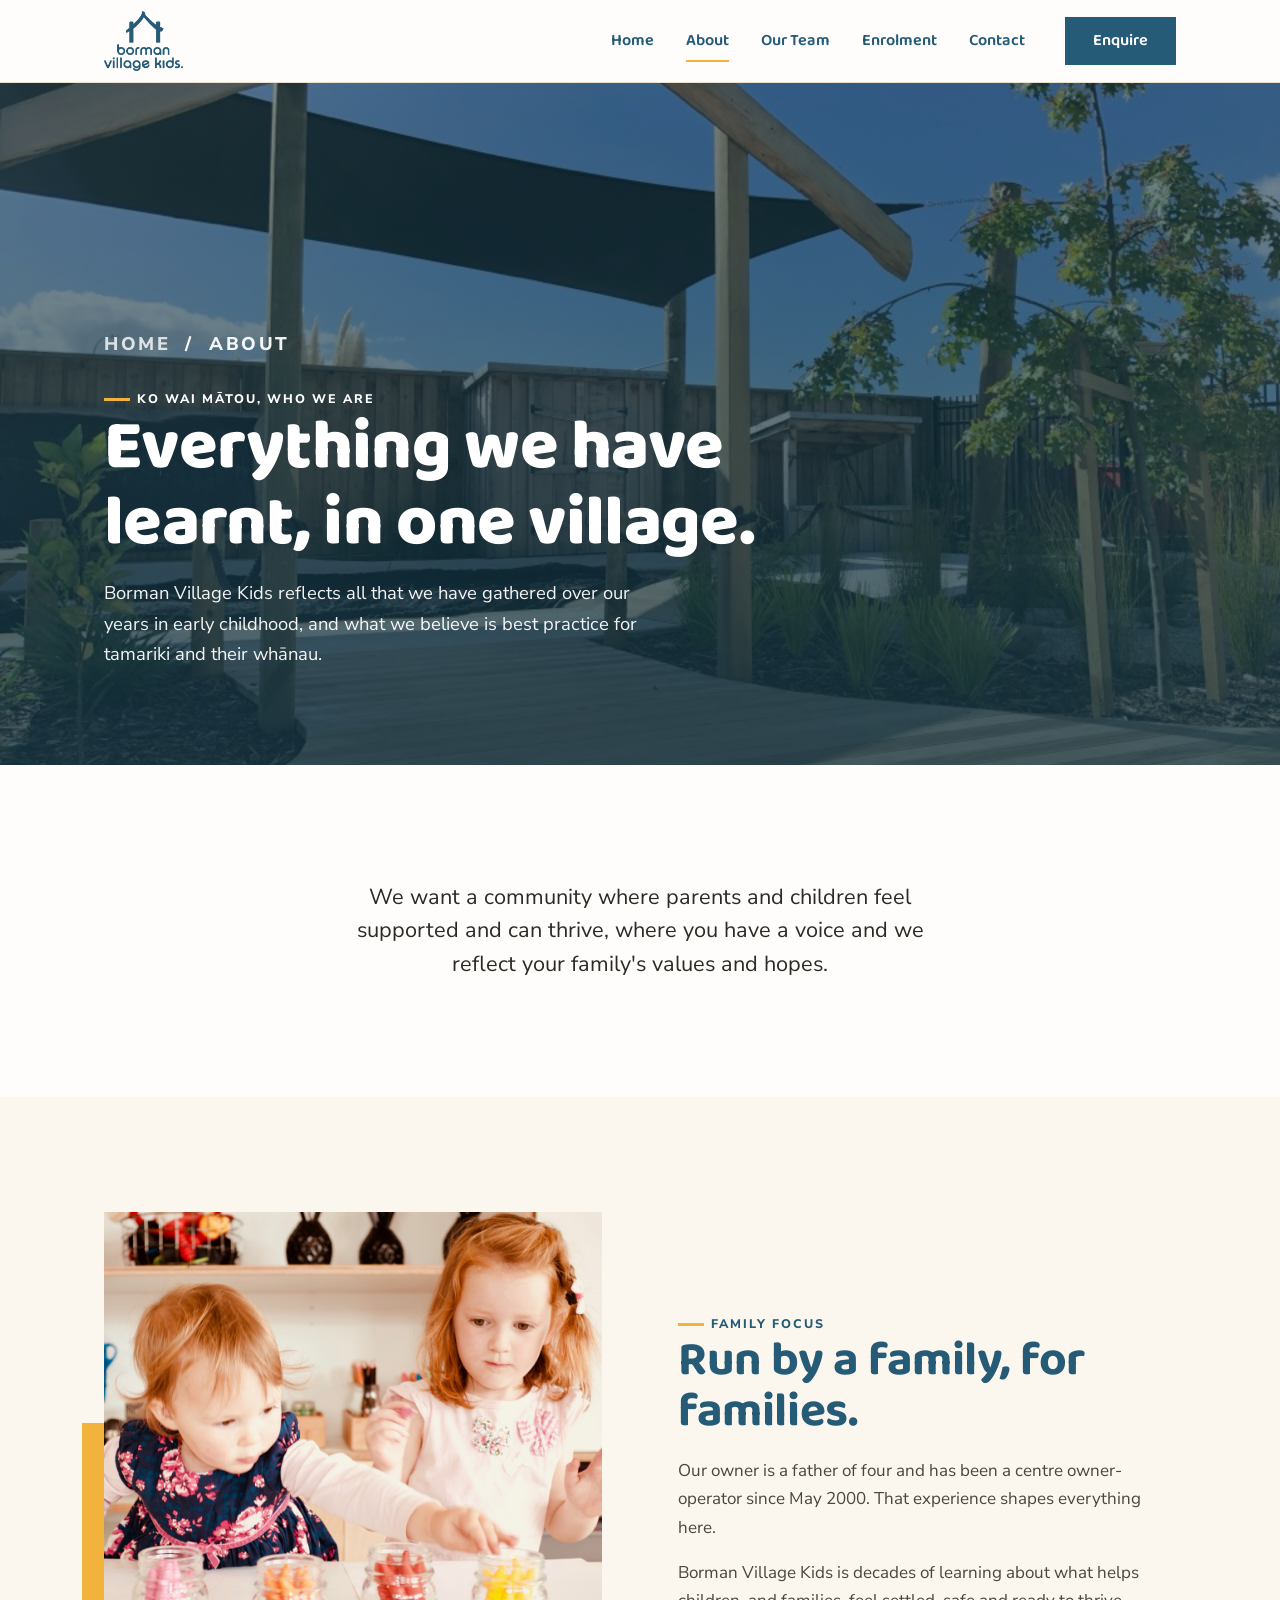
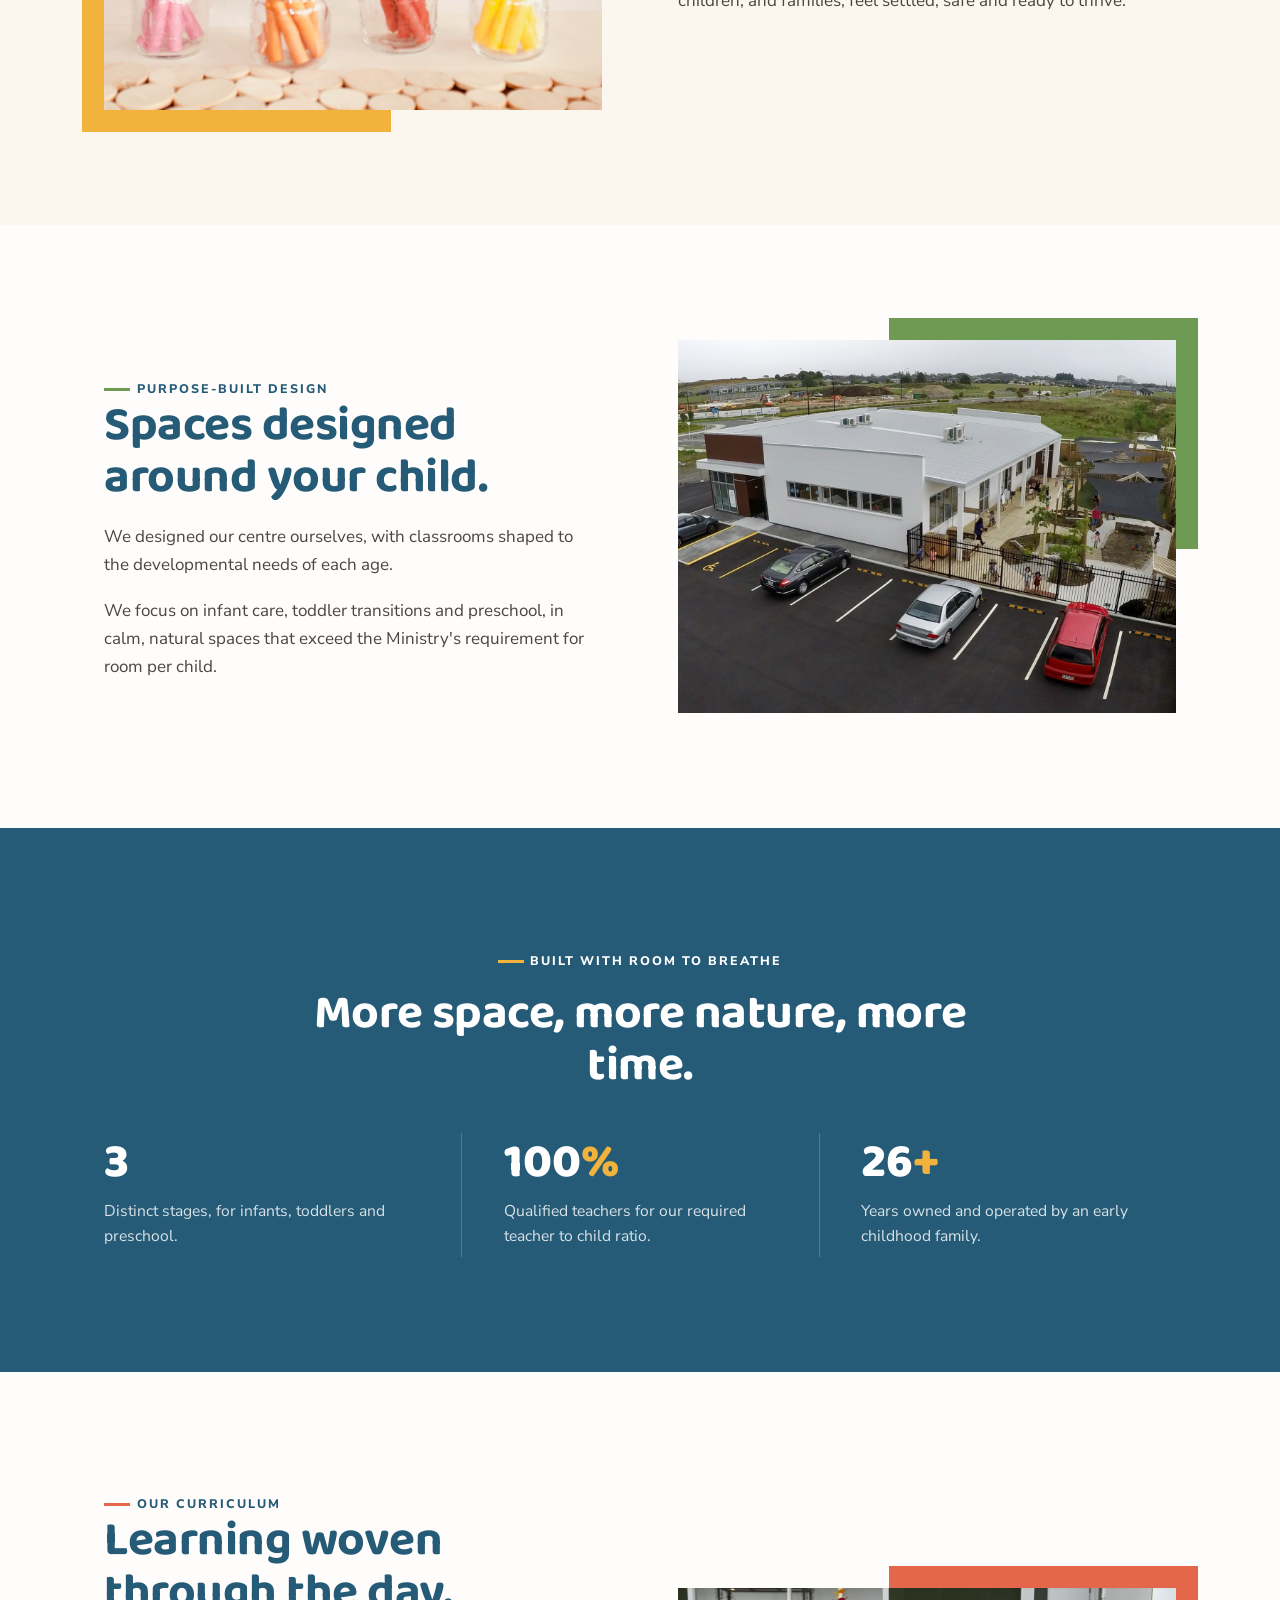
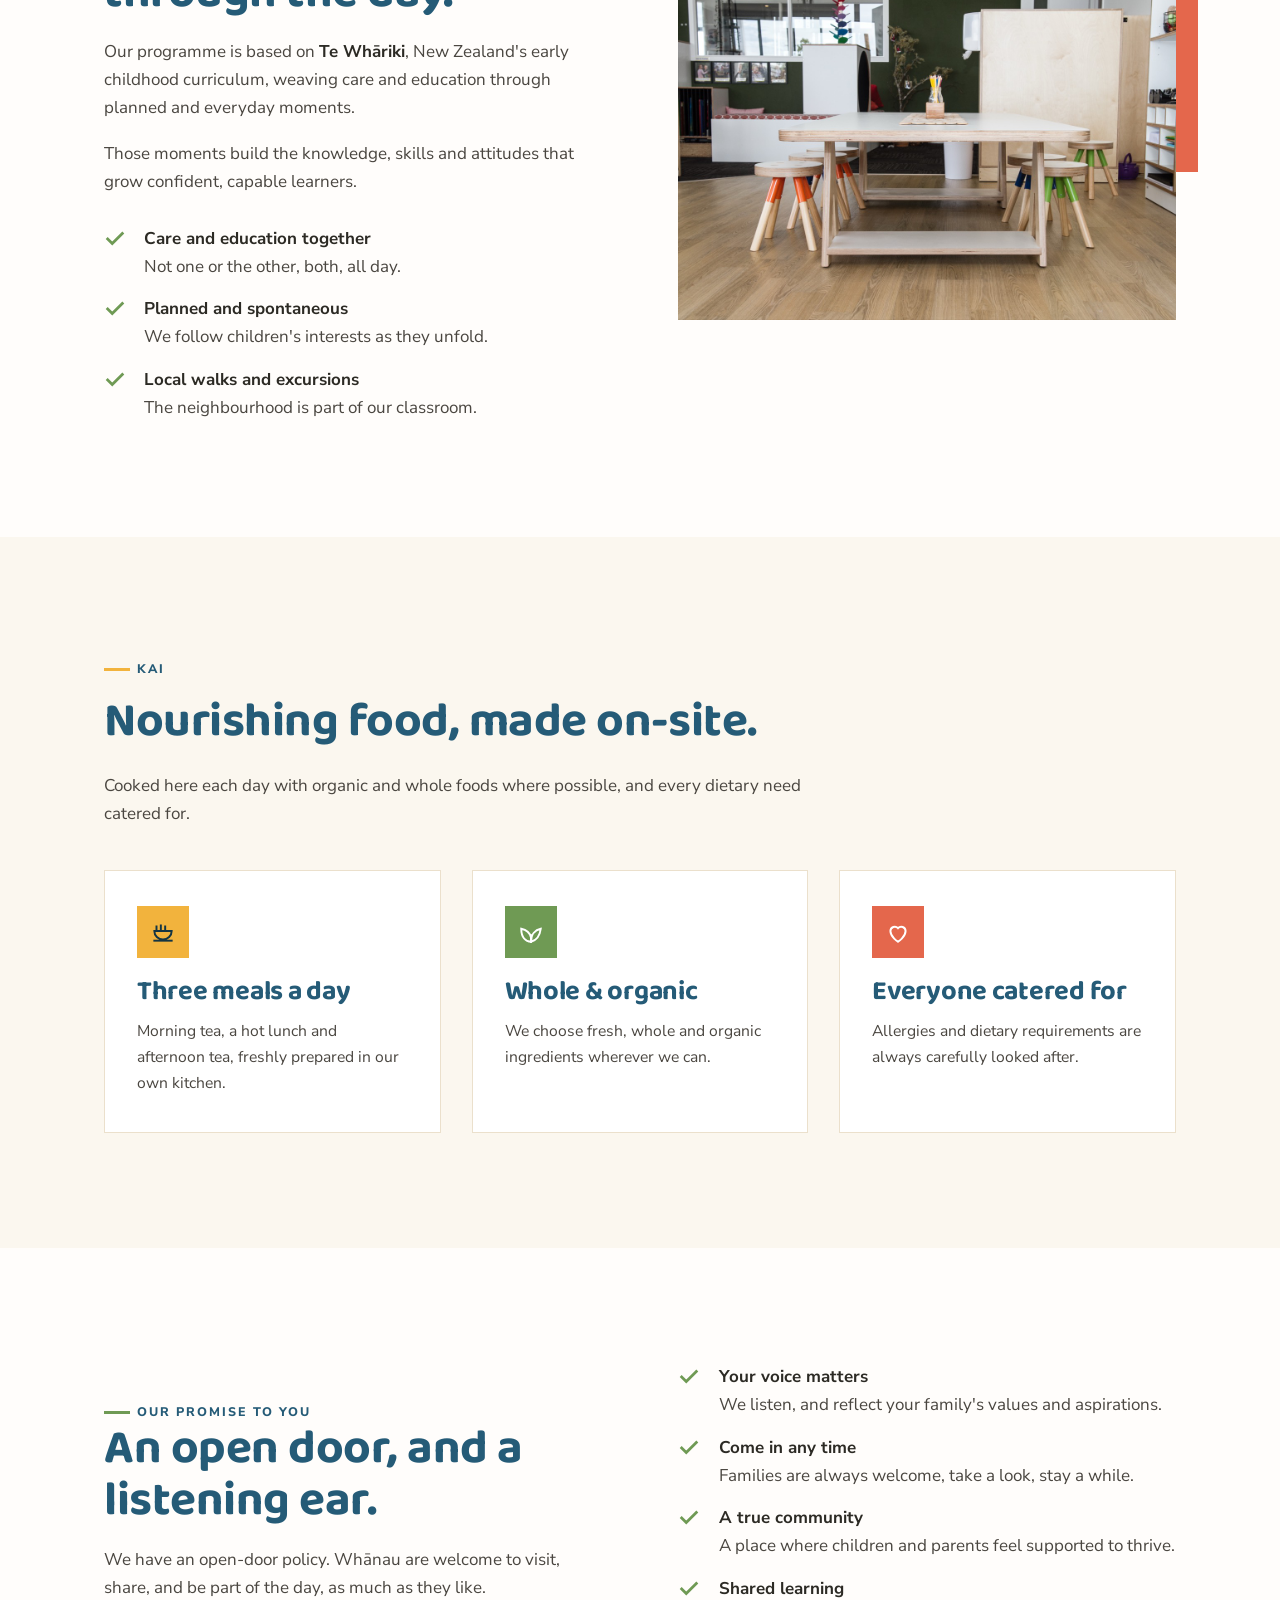
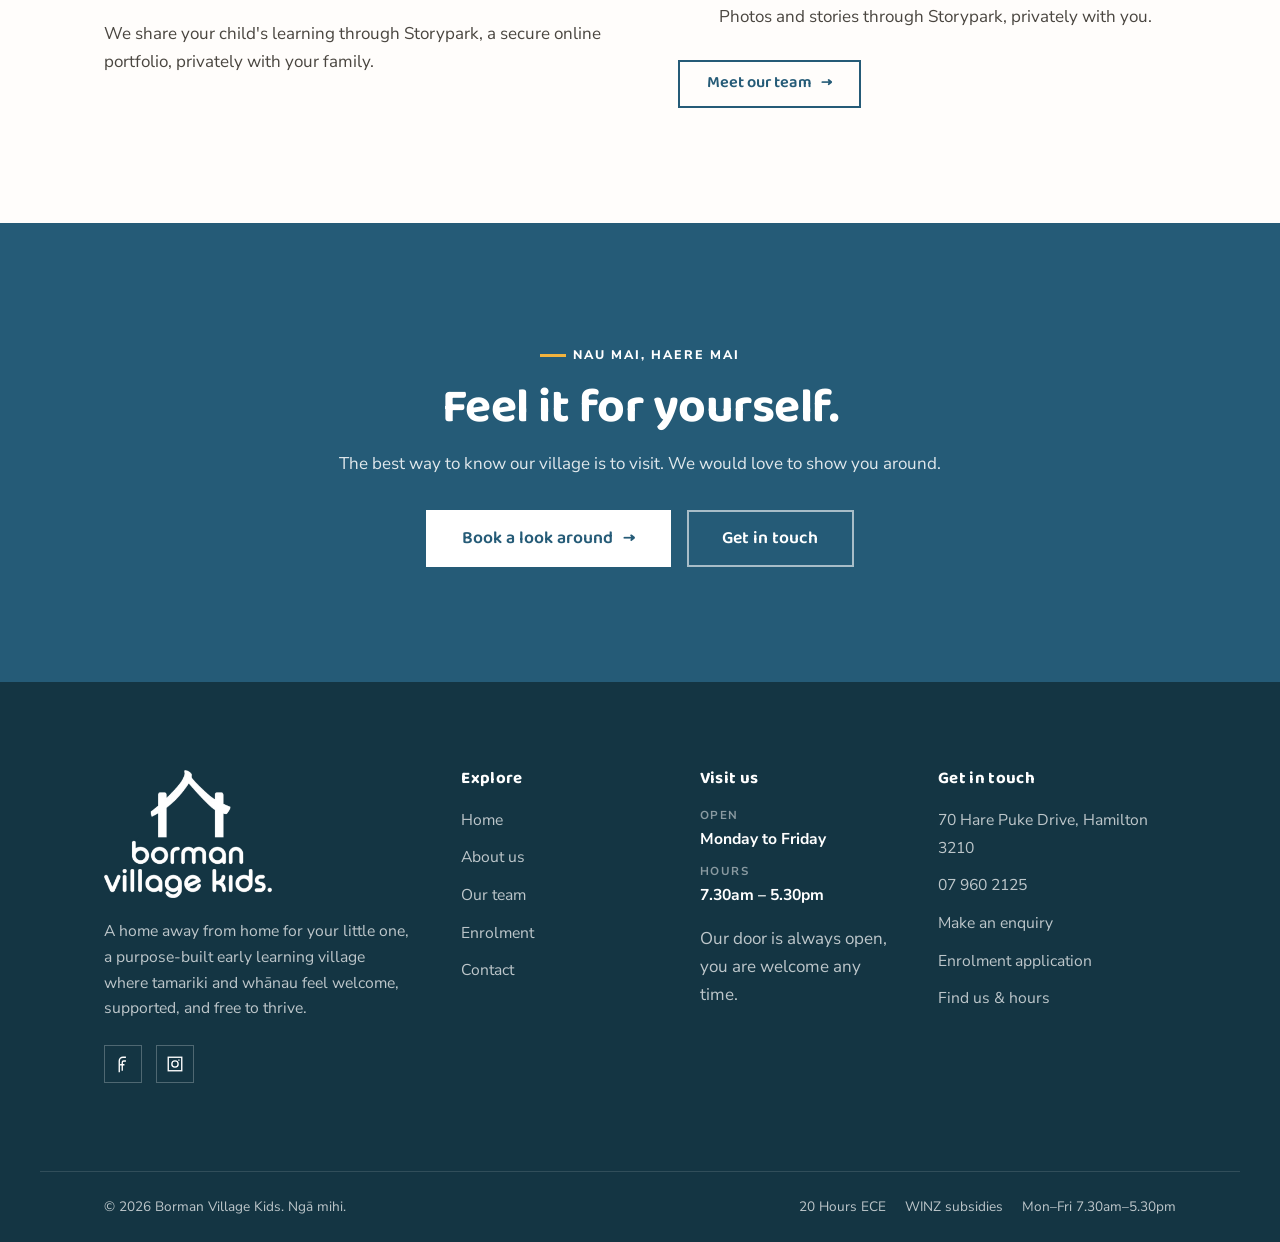
==== about.html @ 25abe293 "Initial commit: Borman Village Kids marketing site Five-page site (home, about, team, enrolment, con" ====
<!DOCTYPE html>
<html lang="en-NZ">
<head>
<meta charset="UTF-8">
<meta name="viewport" content="width=device-width, initial-scale=1">
<title>About Us | Borman Village Kids</title>
<meta name="description" content="Borman Village Kids reflects all we have learnt in early childhood, family focus, purpose-built spaces, and a programme guided by Te Whāriki. Meet the village behind your child's day.">
<link rel="preconnect" href="https://fonts.googleapis.com">
<link rel="preconnect" href="https://fonts.gstatic.com" crossorigin>
<link href="https://fonts.googleapis.com/css2?family=Baloo+2:wght@500;600;700;800&family=Nunito+Sans:ital,wght@0,400;0,600;0,700;0,800;1,400&display=swap" rel="stylesheet">
<link rel="stylesheet" href="styles.css">
</head>
<body>

<!-- ============ HEADER ============ -->
<header class="site-header">
  <div class="wrap nav">
    <a class="brand" href="index.html" aria-label="Borman Village Kids, home">
      <span class="brand-logo" aria-hidden="true"></span>
    </a>
    <button class="nav-toggle" aria-label="Open menu" aria-expanded="false" aria-controls="menu">
      <span></span><span></span><span></span>
    </button>
    <nav class="nav-menu" id="menu" aria-label="Main navigation">
      <a class="nav-link" href="index.html">Home</a>
      <a class="nav-link active" href="about.html">About</a>
      <a class="nav-link" href="team.html">Our Team</a>
      <a class="nav-link" href="enrolment.html">Enrolment</a>
      <a class="nav-link" href="contact.html">Contact</a>
      <a class="btn btn-primary nav-cta" href="https://www.discoverchildcare.co.nz/widget/enquiry?centreToken=dceecf94-3225-4d97-84d3-f07caacab0c3" target="_blank" rel="noopener">Enquire</a>
    </nav>
  </div>
</header>
<div class="nav-backdrop"></div>

<main id="main">

  <!-- ============ PAGE HERO ============ -->
  <section class="page-hero">
    <div class="page-hero-media">
      <img src="images/outdoor.jpg" alt="The natural outdoor play area with boardwalks, shade sails and young trees.">
    </div>
    <div class="wrap">
      <p class="crumb"><a href="index.html">Home</a> &nbsp;/&nbsp; About</p>
      <span class="kicker">Ko wai mātou, who we are</span>
      <h1>Everything we have learnt, in one village.</h1>
      <p>Borman Village Kids reflects all that we have gathered over our years in early childhood, and what we believe is best practice for tamariki and their whānau.</p>
    </div>
  </section>

  <!-- ============ INTRO ============ -->
  <section class="section">
    <div class="wrap center maxw mx-auto reveal">
      <p class="lead">We want a community where parents and children feel supported and can thrive, where you have a voice and we reflect your family's values and hopes.</p>
    </div>
  </section>

  <!-- ============ FAMILY FOCUS ============ -->
  <section class="section band-sand">
    <div class="wrap">
      <div class="split">
        <div class="split-media reveal">
          <div class="framed">
            <img src="images/home-gallery-1.jpg" alt="Two young children sorting coloured pieces into jars together at a table.">
          </div>
        </div>
        <div class="split-body reveal d1">
          <span class="kicker">Family focus</span>
          <h2>Run by a family, for families.</h2>
          <div class="text-block stack">
            <p>Our owner is a father of four and has been a centre owner-operator since May 2000. That experience shapes everything here.</p>
            <p>Borman Village Kids is decades of learning about what helps children, and families, feel settled, safe and ready to thrive.</p>
          </div>
        </div>
      </div>
    </div>
  </section>

  <!-- ============ PURPOSE BUILT ============ -->
  <section class="section">
    <div class="wrap">
      <div class="split reverse">
        <div class="split-media reveal">
          <div class="framed leaf tr">
            <img src="images/explore.jpg" alt="Aerial view of the purpose-built Borman Village Kids centre, with car park, covered decks and a large planted outdoor play area.">
          </div>
        </div>
        <div class="split-body reveal d1">
          <span class="kicker leaf">Purpose-built design</span>
          <h2>Spaces designed around your child.</h2>
          <div class="text-block stack">
            <p>We designed our centre ourselves, with classrooms shaped to the developmental needs of each age.</p>
            <p>We focus on infant care, toddler transitions and preschool, in calm, natural spaces that exceed the Ministry's requirement for room per child.</p>
          </div>
        </div>
      </div>
    </div>
  </section>

  <!-- ============ SPACE NUMBERS ============ -->
  <section class="section band-primary">
    <div class="wrap">
      <div class="center maxw mx-auto reveal">
        <span class="kicker on-dark" style="justify-content:center">Built with room to breathe</span>
        <h2 class="mt-s">More space, more nature, more time.</h2>
      </div>
      <!-- Desktop: full stats -->
      <div class="numbers numbers-desktop mt-l reveal d1">
        <div>
          <div class="n">3</div>
          <div class="l">Distinct stages, for infants, toddlers and preschool.</div>
        </div>
        <div>
          <div class="n">100<span class="u">%</span></div>
          <div class="l">Qualified teachers for our required teacher to child ratio.</div>
        </div>
        <div>
          <div class="n">26<span class="u">+</span></div>
          <div class="l">Years owned and operated by an early childhood family.</div>
        </div>
      </div>
      <!-- Mobile: compact stats -->
      <div class="numbers numbers-mobile mt-l reveal d1">
        <div>
          <div class="n">3</div>
          <div class="l">Age stages</div>
        </div>
        <div>
          <div class="n">100<span class="u">%</span></div>
          <div class="l">Qualified teachers</div>
        </div>
        <div>
          <div class="n">26<span class="u">+</span></div>
          <div class="l">Years' experience</div>
        </div>
      </div>
    </div>
  </section>

  <!-- ============ TE WHĀRIKI ============ -->
  <section class="section">
    <div class="wrap">
      <div class="split">
        <div class="split-body reveal">
          <span class="kicker coral">Our curriculum</span>
          <h2>Learning woven through the day.</h2>
          <div class="text-block stack">
            <p>Our programme is based on <strong>Te Whāriki</strong>, New Zealand's early childhood curriculum, weaving care and education through planned and everyday moments.</p>
            <p>Those moments build the knowledge, skills and attitudes that grow confident, capable learners.</p>
          </div>
          <ul class="ticks mt-m">
            <li><span><strong>Care and education together</strong>Not one or the other, both, all day.</span></li>
            <li><span><strong>Planned and spontaneous</strong>We follow children's interests as they unfold.</span></li>
            <li><span><strong>Local walks and excursions</strong>The neighbourhood is part of our classroom.</span></li>
          </ul>
        </div>
        <div class="split-media reveal d1">
          <div class="framed coral tr">
            <img src="images/room.jpg" alt="A bright, calm classroom with a natural plywood table and colourful child-sized stools.">
          </div>
        </div>
      </div>
    </div>
  </section>

  <!-- ============ KAI ============ -->
  <section class="section band-sand">
    <div class="wrap">

      <!-- Desktop: original cards -->
      <div class="kai-desktop">
        <div class="eyebrow-row">
          <div>
            <span class="kicker">Kai</span>
            <h2 class="mt-s">Nourishing food, made on-site.</h2>
          </div>
          <p class="maxw">Cooked here each day with organic and whole foods where possible, and every dietary need catered for.</p>
        </div>
        <div class="grid-3">
          <article class="card accent-sun reveal">
            <span class="card-badge" aria-hidden="true"><svg viewBox="0 0 24 24" fill="none" stroke="currentColor" stroke-width="1.8" stroke-linecap="square"><path d="M4 11h16a8 8 0 0 1-16 0Z"/><path d="M6 11V7M10 11V6M14 11V7"/><path d="M4 20h16"/></svg></span>
            <h3>Three meals a day</h3>
            <p>Morning tea, a hot lunch and afternoon tea, freshly prepared in our own kitchen.</p>
          </article>
          <article class="card accent-leaf reveal d1">
            <span class="card-badge" aria-hidden="true"><svg viewBox="0 0 24 24" fill="none" stroke="currentColor" stroke-width="1.8" stroke-linecap="square"><path d="M12 21c0-7 4-11 9-12-1 8-5 11-9 12Z"/><path d="M12 21C7 21 3 17 3 9c5 1 8 4 9 8"/><path d="M12 21v-6"/></svg></span>
            <h3>Whole &amp; organic</h3>
            <p>We choose fresh, whole and organic ingredients wherever we can.</p>
          </article>
          <article class="card accent-coral reveal d2">
            <span class="card-badge" aria-hidden="true"><svg viewBox="0 0 24 24" fill="none" stroke="currentColor" stroke-width="1.8" stroke-linecap="square"><path d="M12 21s-7-4.5-7-10a4 4 0 0 1 7-2.5A4 4 0 0 1 19 11c0 5.5-7 10-7 10Z"/></svg></span>
            <h3>Everyone catered for</h3>
            <p>Allergies and dietary requirements are always carefully looked after.</p>
          </article>
        </div>
      </div>

      <!-- Mobile: compact icon row -->
      <div class="kai-mobile">
        <span class="kicker">Kai</span>
        <h2 class="mt-s">Nourishing food, made on-site.</h2>
        <div class="kai-row mt-l reveal">
          <div class="kai-item">
            <span class="kai-ico sun" aria-hidden="true"><svg viewBox="0 0 24 24" fill="none" stroke="currentColor" stroke-width="1.8" stroke-linecap="square"><path d="M4 11h16a8 8 0 0 1-16 0Z"/><path d="M6 11V7M10 11V6M14 11V7"/><path d="M4 20h16"/></svg></span>
            <p><strong>Three meals a day.</strong> Morning tea, lunch and afternoon tea.</p>
          </div>
          <div class="kai-item">
            <span class="kai-ico leaf" aria-hidden="true"><svg viewBox="0 0 24 24" fill="none" stroke="currentColor" stroke-width="1.8" stroke-linecap="square"><path d="M12 21c0-7 4-11 9-12-1 8-5 11-9 12Z"/><path d="M12 21C7 21 3 17 3 9c5 1 8 4 9 8"/><path d="M12 21v-6"/></svg></span>
            <p><strong>Whole and organic.</strong> Whole food ingredients wherever we can.</p>
          </div>
          <div class="kai-item">
            <span class="kai-ico coral" aria-hidden="true"><svg viewBox="0 0 24 24" fill="none" stroke="currentColor" stroke-width="1.8" stroke-linecap="square"><path d="M12 21s-7-4.5-7-10a4 4 0 0 1 7-2.5A4 4 0 0 1 19 11c0 5.5-7 10-7 10Z"/></svg></span>
            <p><strong>Everyone catered for.</strong> Every allergy and dietary need.</p>
          </div>
        </div>
      </div>

    </div>
  </section>

  <!-- ============ VALUES / OPEN DOOR ============ -->
  <section class="section">
    <div class="wrap">
      <div class="split">
        <div class="split-body reveal">
          <span class="kicker leaf">Our promise to you</span>
          <h2>An open door, and a listening ear.</h2>
          <div class="text-block stack">
            <p>We have an open-door policy. Whānau are welcome to visit, share, and be part of the day, as much as they like.</p>
            <p>We share your child's learning through Storypark, a secure online portfolio, privately with your family.</p>
          </div>
        </div>
        <div class="split-body reveal d1">
          <ul class="ticks">
            <li><span><strong>Your voice matters</strong>We listen, and reflect your family's values and aspirations.</span></li>
            <li><span><strong>Come in any time</strong>Families are always welcome, take a look, stay a while.</span></li>
            <li><span><strong>A true community</strong>A place where children and parents feel supported to thrive.</span></li>
            <li><span><strong>Shared learning</strong>Photos and stories through Storypark, privately with you.</span></li>
          </ul>
          <a class="btn btn-outline mt-m" href="team.html">Meet our team <span class="arrow">&rarr;</span></a>
        </div>
      </div>
    </div>
  </section>

  <!-- ============ CTA ============ -->
  <section class="section cta-band">
    <div class="wrap center">
      <span class="kicker on-dark" style="justify-content:center">Nau mai, haere mai</span>
      <h2 class="mt-s">Feel it for yourself.</h2>
      <p class="maxw mx-auto mt-s">The best way to know our village is to visit. We would love to show you around.</p>
      <div class="cta-actions">
        <a class="btn btn-primary btn-lg" href="https://www.discoverchildcare.co.nz/widget/enquiry?centreToken=dceecf94-3225-4d97-84d3-f07caacab0c3" target="_blank" rel="noopener">Book a look around <span class="arrow">&rarr;</span></a>
        <a class="btn btn-ghost-light btn-lg" href="contact.html">Get in touch</a>
      </div>
    </div>
  </section>

</main>

<!-- ============ FOOTER ============ -->
<footer class="site-footer">
  <div class="wrap footer-top">
    <div class="footer-brand">
      <img class="f-logo" src="images/logo-white.avif" alt="Borman Village Kids">
      <p>A home away from home for your little one, a purpose-built early learning village where tamariki and whānau feel welcome, supported, and free to thrive.</p>
      <div class="footer-social">
        <a href="https://www.facebook.com/bormanvillagekids" target="_blank" rel="noopener" aria-label="Borman Village Kids on Facebook">
          <svg viewBox="0 0 24 24" fill="none" stroke="currentColor" stroke-width="1.8" stroke-linecap="square"><path d="M15 8h-2a2 2 0 0 0-2 2v10M9 13h4"/><path d="M15 3h-3a5 5 0 0 0-5 5v14"/></svg>
        </a>
        <a href="https://www.instagram.com/bormanvillagekids/" target="_blank" rel="noopener" aria-label="Borman Village Kids on Instagram">
          <svg viewBox="0 0 24 24" fill="none" stroke="currentColor" stroke-width="1.8" stroke-linecap="square"><rect x="3" y="3" width="18" height="18"/><circle cx="12" cy="12" r="4.2"/><path d="M17.2 6.8h.01"/></svg>
        </a>
      </div>
    </div>
    <div class="footer-col">
      <h4>Explore</h4>
      <ul>
        <li><a href="index.html">Home</a></li>
        <li><a href="about.html">About us</a></li>
        <li><a href="team.html">Our team</a></li>
        <li><a href="enrolment.html">Enrolment</a></li>
        <li><a href="contact.html">Contact</a></li>
      </ul>
    </div>
    <div class="footer-col footer-hours">
      <h4>Visit us</h4>
      <ul>
        <li><span class="lbl">Open</span><span>Monday to Friday</span></li>
        <li><span class="lbl">Hours</span><span>7.30am – 5.30pm</span></li>
        <li style="margin-top:1rem">Our door is always open, you are welcome any time.</li>
      </ul>
    </div>
    <div class="footer-col">
      <h4>Get in touch</h4>
      <ul>
        <li><a href="https://maps.google.com/?q=70+Hare+Puke+Drive,+Hamilton+3210" target="_blank" rel="noopener">70 Hare Puke Drive, Hamilton 3210</a></li>
        <li><a href="tel:+6479602125">07 960 2125</a></li>
        <li><a href="https://www.discoverchildcare.co.nz/widget/enquiry?centreToken=dceecf94-3225-4d97-84d3-f07caacab0c3" target="_blank" rel="noopener">Make an enquiry</a></li>
        <li><a href="https://www.discoverchildcare.co.nz/widget/enrolmentForm?centreToken=dceecf94-3225-4d97-84d3-f07caacab0c3" target="_blank" rel="noopener">Enrolment application</a></li>
        <li><a href="contact.html">Find us &amp; hours</a></li>
      </ul>
    </div>
  </div>
  <div class="wrap footer-bar">
    <span>&copy; <span data-year>2026</span> Borman Village Kids. Ngā mihi.</span>
    <div class="chips-mini">
      <span>20 Hours ECE</span>
      <span>WINZ subsidies</span>
      <span>Mon–Fri 7.30am–5.30pm</span>
    </div>
  </div>
</footer>

<script src="main.js"></script>
</body>
</html>
---- styles.css ----
/* ============================================================
   Borman Village Kids — shared stylesheet
   Modern + minimal, warm + calm. Crisp geometry, no rounded
   shapes, no drop shadows. Warmth carried by palette + type.
   ============================================================ */

/* ---------- Design tokens ---------- */
:root {
  /* Brand */
  --primary: #255B77;
  --primary-700: #1D485E;
  --primary-900: #143543;

  /* Warm accents — used sparingly */
  --kowhai: #F2B33D;   /* sun-yellow */
  --coral:  #E4674C;   /* coral */
  --leaf:   #6F9A54;   /* leaf green */

  /* Warm neutrals — never cool grey */
  --sand-050: #FBF7EF;
  --surface: #FFFDFB; /* warm white for default sections */
  --sand-100: #F4EDDF;
  --sand-200: #EBE0CC;
  --sand-300: #DDCFB4;

  /* Ink */
  --ink:      #2C2A24;
  --ink-soft: #55514733;
  --body:     #4A4640;

  /* Type */
  --display: 'Baloo 2', system-ui, sans-serif;
  --sans: 'Nunito Sans', system-ui, -apple-system, sans-serif;

  /* Rhythm */
  --wrap: 1200px;
  --gutter: clamp(20px, 5vw, 64px);
  --section: clamp(64px, 9vw, 132px);

  --ease: cubic-bezier(0.22, 0.61, 0.36, 1);
}

/* ---------- Reset ---------- */
*, *::before, *::after { box-sizing: border-box; }
* { margin: 0; }
html { -webkit-text-size-adjust: 100%; scroll-behavior: smooth; }
body {
  font-family: var(--sans);
  color: var(--body);
  background: var(--surface);
  line-height: 1.65;
  font-size: 1.0625rem;
  -webkit-font-smoothing: antialiased;
  overflow-x: hidden;
}
img { display: block; max-width: 100%; height: auto; }
a { color: inherit; text-decoration: none; }
ul { list-style: none; padding: 0; }
button { font: inherit; cursor: pointer; border: none; background: none; }

/* ---------- Typography ---------- */
h1, h2, h3, h4 {
  font-family: var(--display);
  color: var(--primary);
  line-height: 1.08;
  font-weight: 700;
  letter-spacing: -0.01em;
}
h1 { font-size: clamp(2.5rem, 6vw, 4.4rem); font-weight: 800; }
h2 { font-size: clamp(1.9rem, 3.8vw, 3rem); }
h3 { font-size: clamp(1.35rem, 2.2vw, 1.7rem); }
h4 { font-size: 1.15rem; }
p { max-width: 62ch; }
strong { color: var(--ink); font-weight: 700; }

.lead {
  font-size: clamp(1.15rem, 1.7vw, 1.4rem);
  line-height: 1.55;
  color: var(--ink);
}

/* Section eyebrow / kicker */
.kicker {
  display: inline-flex;
  align-items: center;
  gap: 0.55em;
  font-family: var(--sans);
  font-weight: 800;
  font-size: 0.78rem;
  letter-spacing: 0.16em;
  text-transform: uppercase;
  color: var(--primary);
}
.kicker::before {
  content: "";
  width: 26px;
  height: 3px;
  background: var(--kowhai);
}
.kicker.leaf::before { background: var(--leaf); }
.kicker.coral::before { background: var(--coral); }
.kicker.on-dark { color: #fff; }

/* te reo highlight */
.reo { color: var(--primary); font-weight: 700; font-style: normal; }
.on-dark .reo, .reo.on-dark { color: var(--kowhai); }

/* ---------- Layout helpers ---------- */
.wrap { width: 100%; max-width: var(--wrap); margin-inline: auto; padding-inline: var(--gutter); }
.wrap-wide { max-width: 1360px; }
.section { padding-block: var(--section); }
.center { text-align: center; }
.mx-auto { margin-inline: auto; }
.stack > * + * { margin-top: 1.1rem; }

/* ---------- Buttons ---------- */
.btn {
  display: inline-flex;
  align-items: center;
  gap: 0.6em;
  font-family: var(--display);
  font-weight: 600;
  font-size: 1.02rem;
  padding: 0.85em 1.6em;
  border: 2px solid transparent;
  transition: transform 0.25s var(--ease), background 0.25s var(--ease), color 0.25s var(--ease);
  line-height: 1;
}
.btn .arrow { transition: transform 0.25s var(--ease); }
.btn:hover .arrow { transform: translateX(4px); }

.btn-primary { background: var(--primary); color: #fff; }
.btn-primary:hover { background: var(--primary-700); transform: translateY(-2px); }

/* On dark navy surfaces the primary button inverts so it stays the clear action */
.band-primary .btn-primary,
.band-deep .btn-primary,
.cta-band .btn-primary { background: #fff; color: var(--primary); }
.band-primary .btn-primary:hover,
.band-deep .btn-primary:hover,
.cta-band .btn-primary:hover { background: var(--sand-100); color: var(--primary-700); }

.btn-blue { background: var(--primary); color: #fff; }
.btn-blue:hover { background: var(--primary-700); transform: translateY(-2px); }

.btn-outline { border-color: var(--primary); color: var(--primary); }
.btn-outline:hover { background: var(--primary); color: #fff; }

.btn-ghost-light { border-color: rgba(255,255,255,0.6); color: #fff; }
.btn-ghost-light:hover { background: #fff; color: var(--primary); border-color: #fff; }

.btn-lg { font-size: 1.1rem; padding: 1em 1.9em; }

/* ---------- Header / Nav ---------- */
.site-header {
  position: sticky;
  top: 0;
  z-index: 100;
  background: var(--surface);
  border-bottom: 1px solid var(--sand-200);
  transition: background 0.3s var(--ease), border-color 0.3s var(--ease);
}
.site-header.transparent {
  position: fixed;
  inset: 0 0 auto 0;
  background: transparent;
  border-color: transparent;
}
.site-header.transparent .nav-link { color: #fff; }
.site-header.transparent.scrolled {
  position: fixed;
  background: var(--surface);
  border-color: var(--sand-200);
}
.site-header.transparent.scrolled .nav-link { color: var(--primary); }

.nav {
  display: flex;
  align-items: center;
  justify-content: space-between;
  gap: 2rem;
  padding-block: 0.7rem;
}
.brand { display: flex; align-items: center; }
/* Real logo, driven from the logo shape so it can be brand-blue on light
   headers and white over the hero, from a single asset. */
.brand-logo {
  display: block;
  height: 60px;
  width: 79px; /* 60 * 598/456 */
  background-color: var(--primary);
  -webkit-mask: url("images/logo-full.png") center / contain no-repeat;
  mask: url("images/logo-full.png") center / contain no-repeat;
  transition: background-color 0.3s var(--ease);
}
.site-header.transparent:not(.scrolled) .brand-logo { background-color: #fff; }

.nav-menu { display: flex; align-items: center; gap: 2rem; }
.nav-link {
  font-family: var(--display);
  font-weight: 600;
  font-size: 1.02rem;
  color: var(--primary);
  position: relative;
  padding-block: 0.3em;
  transition: color 0.2s var(--ease);
}
.nav-link::after {
  content: "";
  position: absolute;
  left: 0; bottom: -2px;
  width: 100%; height: 2px;
  background: var(--kowhai);
  transform: scaleX(0);
  transform-origin: left;
  transition: transform 0.25s var(--ease);
}
.nav-link:hover::after, .nav-link.active::after { transform: scaleX(1); }
.nav-cta { margin-left: 0.5rem; }

.nav-toggle { display: none; width: 44px; height: 44px; flex-direction: column; justify-content: center; gap: 5px; align-items: center; }
.nav-toggle span { width: 26px; height: 2.5px; background: var(--primary); transition: transform 0.3s var(--ease), opacity 0.3s var(--ease); }
.transparent .nav-toggle span { background: #fff; }
.transparent.scrolled .nav-toggle span { background: var(--primary); }

/* ---------- Hero ---------- */
.hero {
  position: relative;
  min-height: min(92vh, 820px);
  display: flex;
  align-items: flex-end;
  color: #fff;
  overflow: hidden;
}
.hero-media { position: absolute; inset: 0; z-index: -2; }
.hero-media img { width: 100%; height: 100%; object-fit: cover; }
.hero::before {
  content: "";
  position: absolute; inset: 0; z-index: -1;
  background:
    linear-gradient(180deg, rgba(20,53,67,0.42) 0%, rgba(20,53,67,0.05) 32%, rgba(20,53,67,0.7) 100%);
}
.hero-inner { padding-block: clamp(72px, 11vw, 140px) clamp(72px, 11vw, 140px); max-width: 780px; }
.hero h1 { color: #fff; text-shadow: 0 2px 30px rgba(20,53,67,0.35); }
.hero .kicker { color: #fff; }
.hero .kicker::before { background: var(--kowhai); }
.hero-sub { font-size: clamp(1.1rem, 1.7vw, 1.35rem); color: rgba(255,255,255,0.95); margin-top: 1.2rem; max-width: 46ch; }
.hero-actions { display: flex; flex-wrap: wrap; gap: 1rem; margin-top: 2rem; }

/* Floating info bar layered over hero bottom */
.hero-bar {
  position: relative;
  z-index: 5;
  margin-top: -66px;
}
.hero-bar-inner {
  background: var(--primary);
  color: #fff;
  display: grid;
  grid-template-columns: repeat(3, 1fr);
}
.hero-bar-item {
  padding: 1.7rem 2.2rem;
  display: flex;
  flex-direction: column;
  justify-content: center;
  gap: 0.35rem;
  border-right: 1px solid rgba(255,255,255,0.14);
}
.hero-bar-item:last-child { border-right: none; }
.hero-bar-item .hb-label { font-size: 0.72rem; letter-spacing: 0.16em; text-transform: uppercase; color: var(--kowhai); font-weight: 800; }
.hero-bar-item .hb-value { font-family: var(--display); font-weight: 700; font-size: 1.45rem; color: #fff; line-height: 1.1; }

/* ---------- Page hero (interior pages) ---------- */
.page-hero {
  position: relative;
  padding-block: clamp(150px, 20vw, 230px) clamp(56px, 8vw, 96px);
  color: #fff;
  overflow: hidden;
}
.page-hero-media { position: absolute; inset: 0; z-index: -2; }
.page-hero-media img { width: 100%; height: 100%; object-fit: cover; }
.page-hero::before {
  content: ""; position: absolute; inset: 0; z-index: -1;
  background: linear-gradient(180deg, rgba(20,53,67,0.55), rgba(20,53,67,0.78));
}
.page-hero h1 { color: #fff; max-width: 16ch; }
.page-hero .kicker { color: #fff; }
.page-hero p { color: rgba(255,255,255,0.94); font-size: 1.15rem; margin-top: 1rem; max-width: 52ch; }
.crumb { font-size: 0.8rem; letter-spacing: 0.14em; text-transform: uppercase; color: var(--kowhai); font-weight: 800; margin-bottom: 1.4rem; }
.crumb a { opacity: 0.85; }
.crumb a:hover { opacity: 1; }

/* ---------- Split / layered feature ---------- */
.split {
  display: grid;
  grid-template-columns: 1fr 1fr;
  gap: clamp(40px, 6vw, 88px);
  align-items: center;
}
.split.reverse .split-media { order: 2; }
.split-body h2 { margin-bottom: 1.2rem; }

/* Layered image frame — offset colour block behind, crisp edges */
.framed { position: relative; }
.framed::before {
  content: "";
  position: absolute;
  z-index: 0;
  inset: auto auto -22px -22px;
  width: 62%; height: 62%;
  background: var(--kowhai);
}
.framed.leaf::before { background: var(--leaf); }
.framed.coral::before { background: var(--coral); }
.framed.primary::before { background: var(--primary); }
.framed.tr::before { inset: -22px -22px auto auto; }
.framed img, .framed .framed-media { position: relative; z-index: 1; width: 100%; display: block; }
.framed .framed-media { aspect-ratio: 16 / 9; object-fit: cover; background: var(--sand-200); }

/* ---------- Feature cards ---------- */
.grid-3 { display: grid; grid-template-columns: repeat(3, 1fr); gap: clamp(20px, 2.4vw, 32px); }
.grid-2 { display: grid; grid-template-columns: repeat(2, 1fr); gap: clamp(24px, 3vw, 44px); }

.card {
  background: #fff;
  border: 1px solid var(--sand-200);
  padding: 2.2rem 2rem;
  display: flex;
  flex-direction: column;
  gap: 0.8rem;
  height: 100%;
  transition: transform 0.3s var(--ease), border-color 0.3s var(--ease);
}
.card:hover { transform: translateY(-5px); border-color: var(--sand-300); }
.card h3 { color: var(--primary); }
.card p { font-size: 0.98rem; color: var(--body); }
/* Keep card text readable even when the card sits on a coloured band */
.band-primary .card h3, .band-deep .card h3, .cta-band .card h3 { color: var(--primary); }
.band-primary .card p, .band-deep .card p, .cta-band .card p { color: var(--body); }
.card-badge {
  width: 52px; height: 52px;
  display: grid; place-items: center;
  background: var(--sand-100);
  color: var(--primary);
  margin-bottom: 0.4rem;
}
.card-badge svg { width: 26px; height: 26px; }
.card.accent-sun .card-badge { background: var(--kowhai); color: var(--primary-900); }
.card.accent-coral .card-badge { background: var(--coral); color: #fff; }
.card.accent-leaf .card-badge { background: var(--leaf); color: #fff; }
.card-top-rule { border-top: 3px solid var(--sand-200); }

/* Expandable card body: collapsed on mobile (tap to reveal), open on desktop */
.expander > summary {
  list-style: none;
  cursor: pointer;
  display: flex;
  align-items: center;
  justify-content: space-between;
  gap: 1rem;
}
.expander > summary::-webkit-details-marker { display: none; }
.expander > summary h3 { margin: 0; }
.expander > summary::after {
  content: "";
  flex: 0 0 auto;
  width: 20px; height: 20px;
  background: var(--primary);
  -webkit-mask: url("data:image/svg+xml,%3Csvg xmlns='http://www.w3.org/2000/svg' viewBox='0 0 24 24'%3E%3Cpath d='M6 9l6 6 6-6' fill='none' stroke='black' stroke-width='2.6' stroke-linecap='square'/%3E%3C/svg%3E") center / contain no-repeat;
  mask: url("data:image/svg+xml,%3Csvg xmlns='http://www.w3.org/2000/svg' viewBox='0 0 24 24'%3E%3Cpath d='M6 9l6 6 6-6' fill='none' stroke='black' stroke-width='2.6' stroke-linecap='square'/%3E%3C/svg%3E") center / contain no-repeat;
  transition: transform 0.25s var(--ease);
}
.expander[open] > summary::after { transform: rotate(180deg); }
.expander > p { margin-top: 0.8rem; }

/* Desktop: no toggle affordance (JS keeps them open) */
@media (min-width: 721px) {
  .expander > summary { pointer-events: none; cursor: default; }
  .expander > summary::after { display: none; }
}

/* Photo-topped card variant */
.card-photo { padding: 0; overflow: hidden; }
.card-photo-top { aspect-ratio: 4 / 3; overflow: hidden; }
.card-photo-top img { width: 100%; height: 100%; object-fit: cover; object-position: center; transition: transform 0.6s var(--ease); }
.card-photo:hover .card-photo-top img { transform: scale(1.04); }
.card-photo-body { padding: 1.9rem 1.8rem 2.1rem; border-top: 4px solid var(--sand-200); }
.card-photo.accent-sun .card-photo-body { border-top-color: var(--kowhai); }
.card-photo.accent-leaf .card-photo-body { border-top-color: var(--leaf); }
.card-photo.accent-coral .card-photo-body { border-top-color: var(--coral); }
.card-photo .card-photo-body h3 { margin-bottom: 0.4rem; }
/* Placeholder tile until a licensed photo is supplied */
.card-photo-top.placeholder {
  display: grid; place-items: center;
  background: var(--sand-100);
  color: var(--primary);
}
.card-photo-top.placeholder svg { width: 46px; height: 46px; opacity: 0.5; }

/* ---------- Bands ---------- */
.band-primary { background: var(--primary); color: rgba(255,255,255,0.92); }
.band-primary h2, .band-primary h3 { color: #fff; }
.band-primary .lead { color: rgba(255,255,255,0.95); }
.band-sand { background: #FBF7EF; }
.band-deep { background: var(--primary-900); color: rgba(255,255,255,0.9); }
.band-deep h2 { color: #fff; }

/* ---------- Stat / number list ---------- */
/* Stats sit directly on the band with thin dividers (no boxed tiles) */
.numbers { display: grid; grid-template-columns: repeat(3, 1fr); }
.numbers > div { padding: 0.4rem 2.6rem; border-left: 1px solid rgba(255,255,255,0.2); }
.numbers > div:first-child { border-left: none; padding-left: 0; }
.numbers > div:last-child { padding-right: 0; }
.numbers .n { font-family: var(--display); font-weight: 800; font-size: 3rem; color: #fff; line-height: 1; }
.numbers .n .u { color: var(--kowhai); }
.numbers .l { margin-top: 0.7rem; font-size: 0.98rem; color: rgba(255,255,255,0.82); }
.numbers-mobile { display: none; }

/* ---------- Steps ---------- */
.steps { display: grid; gap: 1.5rem; counter-reset: step; }
.step {
  display: grid;
  grid-template-columns: 88px 1fr;
  gap: 1.8rem;
  align-items: start;
  background: #fff;
  border: 1px solid var(--sand-200);
  padding: 2.2rem;
}
.step-num {
  font-family: var(--display);
  font-weight: 800;
  font-size: 2.4rem;
  color: #fff;
  background: var(--primary);
  width: 72px; height: 72px;
  display: grid; place-items: center;
  line-height: 1;
}
.step:nth-child(2) .step-num { background: var(--kowhai); color: var(--primary-900); }
.step:nth-child(3) .step-num { background: var(--coral); }
.step:nth-child(4) .step-num { background: var(--leaf); }
.step h3 { margin-bottom: 0.5rem; }
.step .step-cta { margin-top: 1rem; }

/* ---------- Mosaic gallery (layered offsets) ---------- */
.mosaic {
  display: grid;
  grid-template-columns: repeat(12, 1fr);
  grid-auto-rows: clamp(90px, 12vw, 150px);
  gap: 14px;
}
.mosaic figure { overflow: hidden; }
.mosaic img { width: 100%; height: 100%; object-fit: cover; transition: transform 0.6s var(--ease); }
.mosaic figure:hover img { transform: scale(1.05); }
.m-a { grid-column: span 5; grid-row: span 2; }
.m-b { grid-column: span 4; grid-row: span 2; }
.m-c { grid-column: span 3; grid-row: span 2; }
.m-d { grid-column: span 4; grid-row: span 2; }
.m-e { grid-column: span 5; grid-row: span 2; }
.m-f { grid-column: span 3; grid-row: span 2; }

/* ---------- Checklist ---------- */
.ticks { display: grid; gap: 0.9rem; }
.ticks li { display: grid; grid-template-columns: 26px 1fr; gap: 0.9rem; align-items: start; }
.ticks li::before {
  content: "";
  width: 22px; height: 22px;
  margin-top: 3px;
  background: var(--leaf);
  -webkit-mask: url("data:image/svg+xml,%3Csvg xmlns='http://www.w3.org/2000/svg' viewBox='0 0 24 24'%3E%3Cpath d='M20 6L9 17l-5-5' fill='none' stroke='white' stroke-width='3' stroke-linecap='square'/%3E%3C/svg%3E") center / contain no-repeat;
  mask: url("data:image/svg+xml,%3Csvg xmlns='http://www.w3.org/2000/svg' viewBox='0 0 24 24'%3E%3Cpath d='M20 6L9 17l-5-5' fill='none' stroke='white' stroke-width='3' stroke-linecap='square'/%3E%3C/svg%3E") center / contain no-repeat;
}
.ticks.on-dark li::before { background: var(--kowhai); }
.ticks li strong { display: block; color: var(--ink); }
.on-dark.ticks li strong, .band-primary .ticks li strong { color: #fff; }

/* ---------- Pull quote ---------- */
.pull {
  font-family: var(--display);
  font-weight: 600;
  font-size: clamp(1.6rem, 3.2vw, 2.5rem);
  line-height: 1.22;
  color: var(--primary);
  max-width: 20ch;
}
.pull .hl { color: var(--coral); }
.band-primary .pull { color: #fff; }
.band-primary .pull .hl { color: var(--kowhai); }

/* ---------- CTA band ---------- */
.cta-band { background: var(--primary); color: #fff; position: relative; overflow: hidden; }
.cta-band .wrap { position: relative; z-index: 2; }
.cta-band h2 { color: #fff; }
.cta-band p { color: rgba(255,255,255,0.86); margin-inline: auto; }
.cta-actions { display: flex; flex-wrap: wrap; gap: 1rem; justify-content: center; margin-top: 2rem; }
.cta-watermark {
  position: absolute;
  right: -40px; bottom: -60px;
  width: 340px; opacity: 0.06;
  z-index: 1;
}

/* ---------- Badge chips ---------- */
.chips { display: flex; flex-wrap: wrap; gap: 0.7rem; }
.chip {
  font-family: var(--display); font-weight: 600; font-size: 0.9rem;
  padding: 0.5em 1em;
  background: var(--sand-100); color: var(--primary);
  border: 1px solid var(--sand-200);
}
.chip.sun { background: var(--kowhai); color: var(--primary-900); border-color: transparent; }
.chip.coral { background: var(--coral); color: #fff; border-color: transparent; }
.chip.leaf { background: var(--leaf); color: #fff; border-color: transparent; }

/* ---------- Kai section: full cards on desktop, compact row on mobile ---------- */
.kai-mobile { display: none; }
@media (max-width: 720px) {
  .kai-desktop { display: none; }
  .kai-mobile { display: block; }
}
.kai-row { display: grid; gap: 1.1rem; }
.kai-item { display: grid; grid-template-columns: 42px 1fr; gap: 0.9rem; align-items: start; }
.kai-ico { width: 42px; height: 42px; display: grid; place-items: center; }
.kai-ico svg { width: 22px; height: 22px; }
.kai-ico.sun { background: var(--kowhai); color: var(--primary-900); }
.kai-ico.leaf { background: var(--leaf); color: #fff; }
.kai-ico.coral { background: var(--coral); color: #fff; }
.kai-item p { margin: 0; font-size: 1rem; }
.kai-item strong { color: var(--primary); }
@media (min-width: 721px) {
  .kai-row { grid-template-columns: repeat(3, 1fr); gap: 2rem; }
}

/* ---------- Contact details ---------- */
.contact-list { display: grid; gap: 1.4rem; }
.contact-row { display: grid; grid-template-columns: 52px 1fr; gap: 1rem; align-items: center; }
.contact-row .c-ico {
  width: 44px; height: 44px;
  display: grid; place-items: center start;
  background: transparent;
  color: var(--primary);
}
.contact-row .c-ico svg { width: 24px; height: 24px; }
.contact-row .lbl { display: block; font-size: 0.72rem; letter-spacing: 0.14em; text-transform: uppercase; color: var(--coral); font-weight: 800; }
.contact-row .val { font-family: var(--display); font-weight: 600; font-size: 1.15rem; color: var(--primary); }
a.val { transition: color 0.2s var(--ease); }
a.val:hover { color: var(--coral); }

/* ---------- Stages (informational, not interactive) ---------- */
.stages { display: flex; align-items: center; flex-wrap: wrap; gap: 0.7rem 1.6rem; }
.stages-label {
  font-family: var(--sans);
  font-weight: 800;
  font-size: 0.72rem;
  letter-spacing: 0.16em;
  text-transform: uppercase;
  color: var(--body);
}
.stages-list { display: flex; flex-wrap: wrap; gap: 0.5rem 1.5rem; }
.stages-list li {
  display: flex;
  align-items: center;
  gap: 0.55rem;
  font-family: var(--display);
  font-weight: 600;
  font-size: 1.08rem;
  color: var(--primary);
}
.stages-list .mk { width: 12px; height: 12px; background: var(--sand-300); }
.stages-list .mk.sun { background: var(--kowhai); }
.stages-list .mk.leaf { background: var(--leaf); }
.stages-list .mk.coral { background: var(--coral); }

/* ---------- Footer ---------- */
.site-footer { background: var(--primary-900); color: rgba(255,255,255,0.72); }
.footer-top { display: grid; grid-template-columns: 1.6fr 1fr 1fr 1.2fr; gap: 2.5rem; padding-block: clamp(56px, 7vw, 88px); }
.footer-brand .f-logo { width: 168px; margin-bottom: 1.3rem; }
.footer-brand p { font-size: 0.98rem; max-width: 34ch; }
.footer-social { display: flex; gap: 0.9rem; margin-top: 1.4rem; }
.footer-social a {
  width: 38px; height: 38px;
  display: grid; place-items: center;
  border: 1px solid rgba(255,255,255,0.25);
  color: #fff;
  transition: background 0.2s var(--ease), border-color 0.2s var(--ease);
}
.footer-social a:hover { background: var(--kowhai); border-color: var(--kowhai); color: var(--primary-900); }
.footer-social svg { width: 18px; height: 18px; }
.footer-col h4 { color: #fff; font-family: var(--display); font-size: 1.05rem; margin-bottom: 1.1rem; letter-spacing: 0.02em; }
.footer-col li { margin-bottom: 0.6rem; }
.footer-col a, .footer-col span { font-size: 0.98rem; color: rgba(255,255,255,0.72); transition: color 0.2s var(--ease); }
.footer-col a:hover { color: var(--kowhai); }
.footer-col .lbl { display: block; font-size: 0.72rem; letter-spacing: 0.14em; text-transform: uppercase; color: rgba(255,255,255,0.5); }
.footer-hours span { color: #fff; font-weight: 700; }
.footer-bar { border-top: 1px solid rgba(255,255,255,0.12); padding-block: 1.5rem; display: flex; justify-content: space-between; gap: 1rem; flex-wrap: wrap; font-size: 0.85rem; }
.footer-bar .chips-mini { display: flex; gap: 1.2rem; }

/* ---------- Reveal on scroll ---------- */
.reveal { opacity: 0; transform: translateY(26px); transition: opacity 0.7s var(--ease), transform 0.7s var(--ease); }
.reveal.in { opacity: 1; transform: none; }
.reveal.d1 { transition-delay: 0.08s; }
.reveal.d2 { transition-delay: 0.16s; }
.reveal.d3 { transition-delay: 0.24s; }
@media (prefers-reduced-motion: reduce) {
  .reveal { opacity: 1; transform: none; transition: none; }
  html { scroll-behavior: auto; }
}

/* ---------- Small utilities ---------- */
.eyebrow-row { display: flex; align-items: center; justify-content: space-between; gap: 1.5rem; flex-wrap: wrap; margin-bottom: 2.6rem; }
.maxw { max-width: 720px; }
.mt-s { margin-top: 1rem; } .mt-m { margin-top: 1.8rem; } .mt-l { margin-top: 2.6rem; }
.text-block p + p { margin-top: 1.1rem; }

/* ============================================================
   Responsive
   ============================================================ */
@media (max-width: 960px) {
  .split { grid-template-columns: 1fr; gap: 40px; }
  .split.reverse .split-media { order: 0; }
  .footer-top { grid-template-columns: 1fr 1fr; }
  .footer-brand { grid-column: 1 / -1; }
}

@media (max-width: 820px) {
  .nav-menu {
    position: fixed;
    inset: 0 0 0 auto;
    width: min(82vw, 340px);
    background: var(--surface);
    flex-direction: column;
    align-items: flex-start;
    justify-content: flex-start;
    gap: 0.4rem;
    padding: 6rem 2rem 2rem;
    transform: translateX(100%);
    transition: transform 0.35s var(--ease);
    border-left: 1px solid var(--sand-200);
  }
  .site-header { z-index: 200; }
  .nav-menu.open { transform: none; }
  .nav-menu .nav-link,
  .site-header.transparent .nav-menu .nav-link,
  .site-header.transparent.scrolled .nav-menu .nav-link { color: var(--primary); font-size: 1.25rem; padding-block: 0.6rem; width: 100%; border-bottom: 1px solid var(--sand-100); }
  .nav-menu .nav-link::after { display: none; }
  .nav-cta { margin: 1rem 0 0; width: 100%; justify-content: center; }
  .nav-toggle { display: flex; z-index: 110; }
  .nav-toggle.open span:nth-child(1) { transform: translateY(7.5px) rotate(45deg); }
  .nav-toggle.open span:nth-child(2) { opacity: 0; }
  .nav-toggle.open span:nth-child(3) { transform: translateY(-7.5px) rotate(-45deg); }
  .transparent .nav-toggle.open span { background: var(--primary); }
  .nav-backdrop { position: fixed; inset: 0; background: rgba(20,53,67,0.4); opacity: 0; pointer-events: none; transition: opacity 0.3s var(--ease); z-index: 105; }
  .nav-backdrop.open { opacity: 1; pointer-events: auto; }
}

@media (max-width: 720px) {
  .grid-3 { grid-template-columns: 1fr; }
  .grid-2 { grid-template-columns: 1fr; }
  .numbers-desktop { display: none; }
  .numbers-mobile { display: grid; grid-template-columns: repeat(3, 1fr); gap: 0; }
  .numbers-mobile > div {
    display: flex; flex-direction: column; align-items: center; text-align: center;
    padding: 0 0.4rem;
    border-left: 1px solid rgba(255,255,255,0.18); border-top: none;
  }
  .numbers-mobile > div:first-child { border-left: none; padding-left: 0.4rem; }
  .numbers-mobile .n { font-size: 1.6rem; }
  .numbers-mobile .l { margin-top: 0.45rem; font-size: 0.8rem; line-height: 1.35; }
  .hero-bar { margin-top: -30px; }
  .hero-bar-inner { grid-template-columns: 1fr; }
  .hero-bar-item { border-right: none; border-bottom: 1px solid rgba(255,255,255,0.14); }
  .hero-bar-item:last-child { border-bottom: none; }
  .step { grid-template-columns: 1fr; gap: 1rem; }
  .mosaic { grid-template-columns: repeat(2, 1fr); grid-auto-rows: 44vw; }
  .m-a, .m-b, .m-c, .m-d, .m-e, .m-f { grid-column: span 1; grid-row: span 1; }
  .m-a { grid-column: span 2; }
  .framed::before { inset: auto auto -14px -14px; }

  /* Swipe carousel on mobile: one photo at a time with snap + dots */
  .mosaic.carousel {
    display: flex;
    flex-wrap: nowrap;
    grid-template-columns: none;
    grid-auto-rows: auto;
    gap: 0;
    opacity: 1;
    overflow-x: auto;
    overflow-y: hidden;
    scroll-snap-type: x mandatory;
    -webkit-overflow-scrolling: touch;
    scrollbar-width: none;
    overscroll-behavior-x: contain;
  }
  .mosaic.carousel::-webkit-scrollbar { display: none; }
  .mosaic.carousel figure {
    flex: 0 0 100%;
    width: 100%;
    grid-column: auto;
    grid-row: auto;
    aspect-ratio: 4 / 3;
    height: auto;
    scroll-snap-align: center;
  }
}

/* Gallery pagination dots (square, on-brand) */
.gallery-dots { display: flex; justify-content: center; gap: 9px; margin-top: 16px; }
.gallery-dots button {
  width: 9px; height: 9px; padding: 0; border: none;
  background: var(--sand-300);
  transition: background 0.2s var(--ease), transform 0.2s var(--ease);
}
.gallery-dots button.active { background: var(--primary); transform: scale(1.15); }

@media (max-width: 420px) {
  .hero-actions { flex-direction: column; align-items: stretch; }
  .hero-actions .btn { justify-content: center; }
}
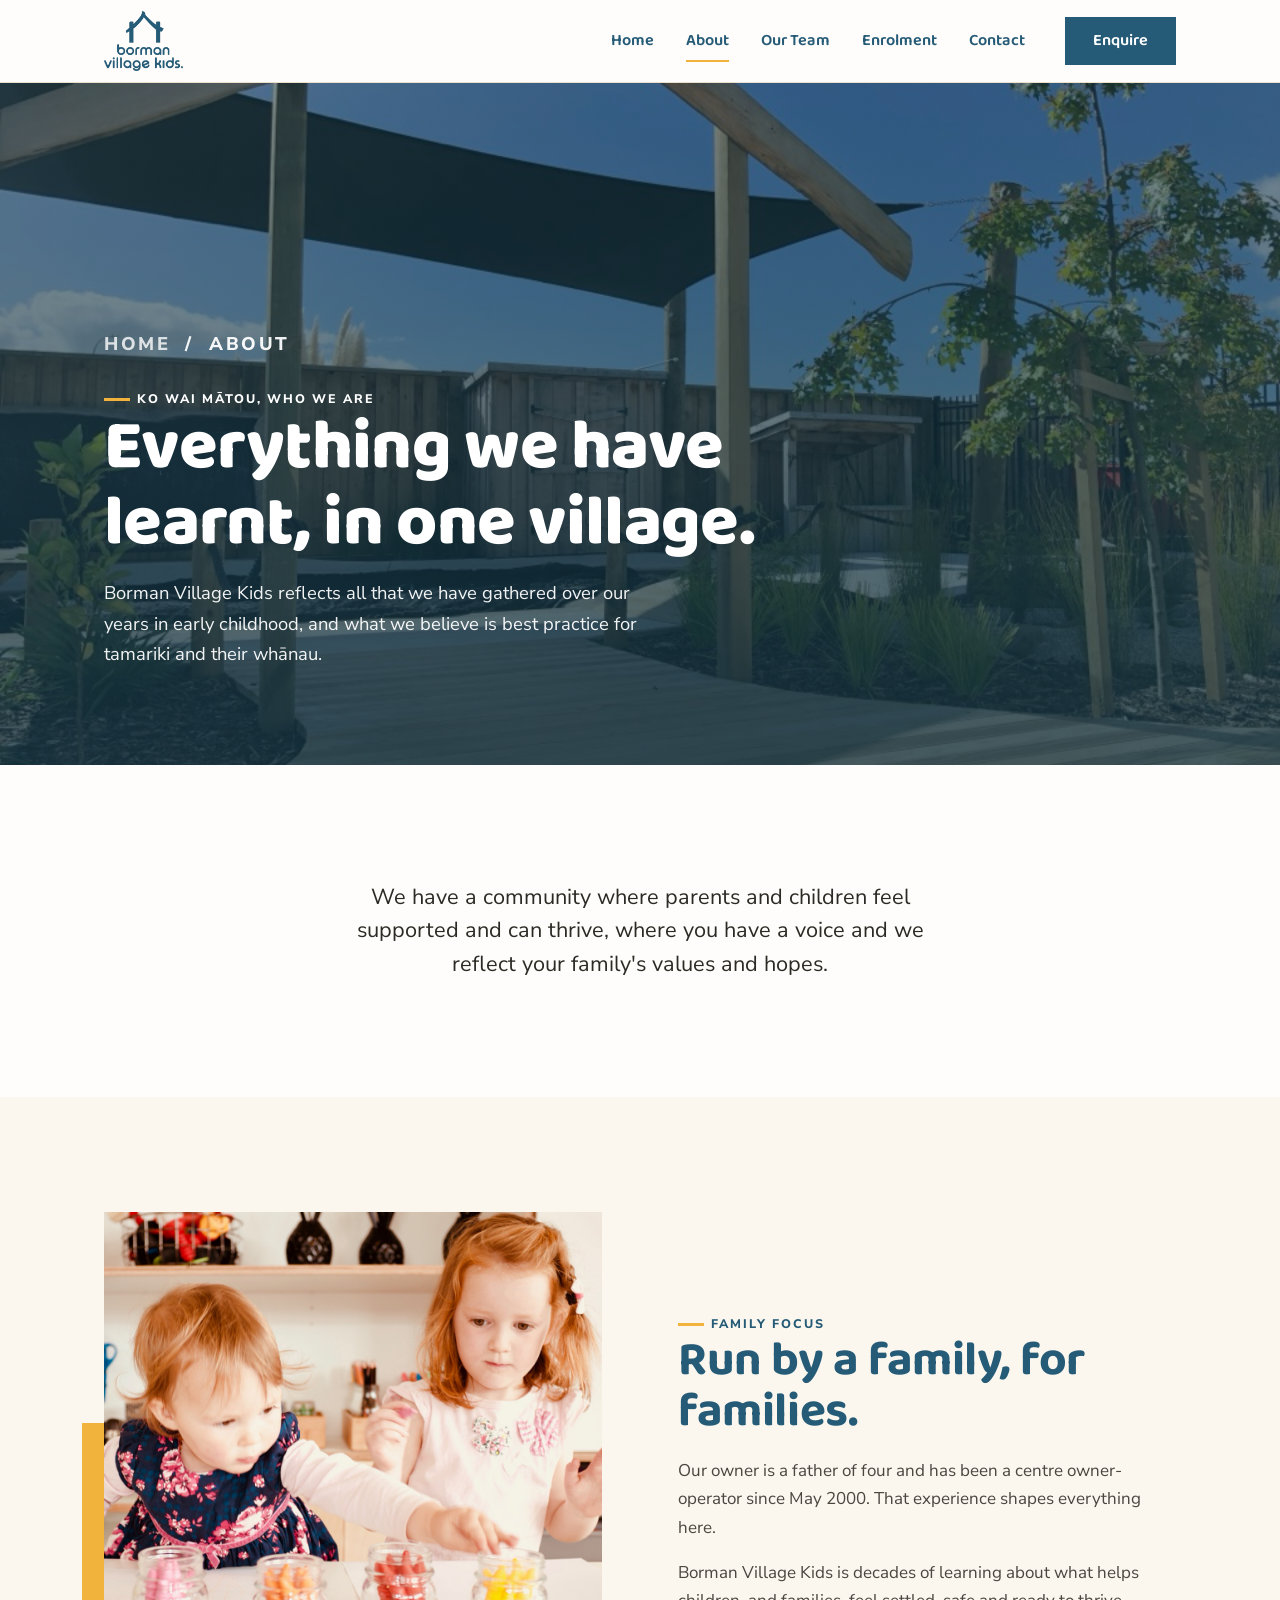
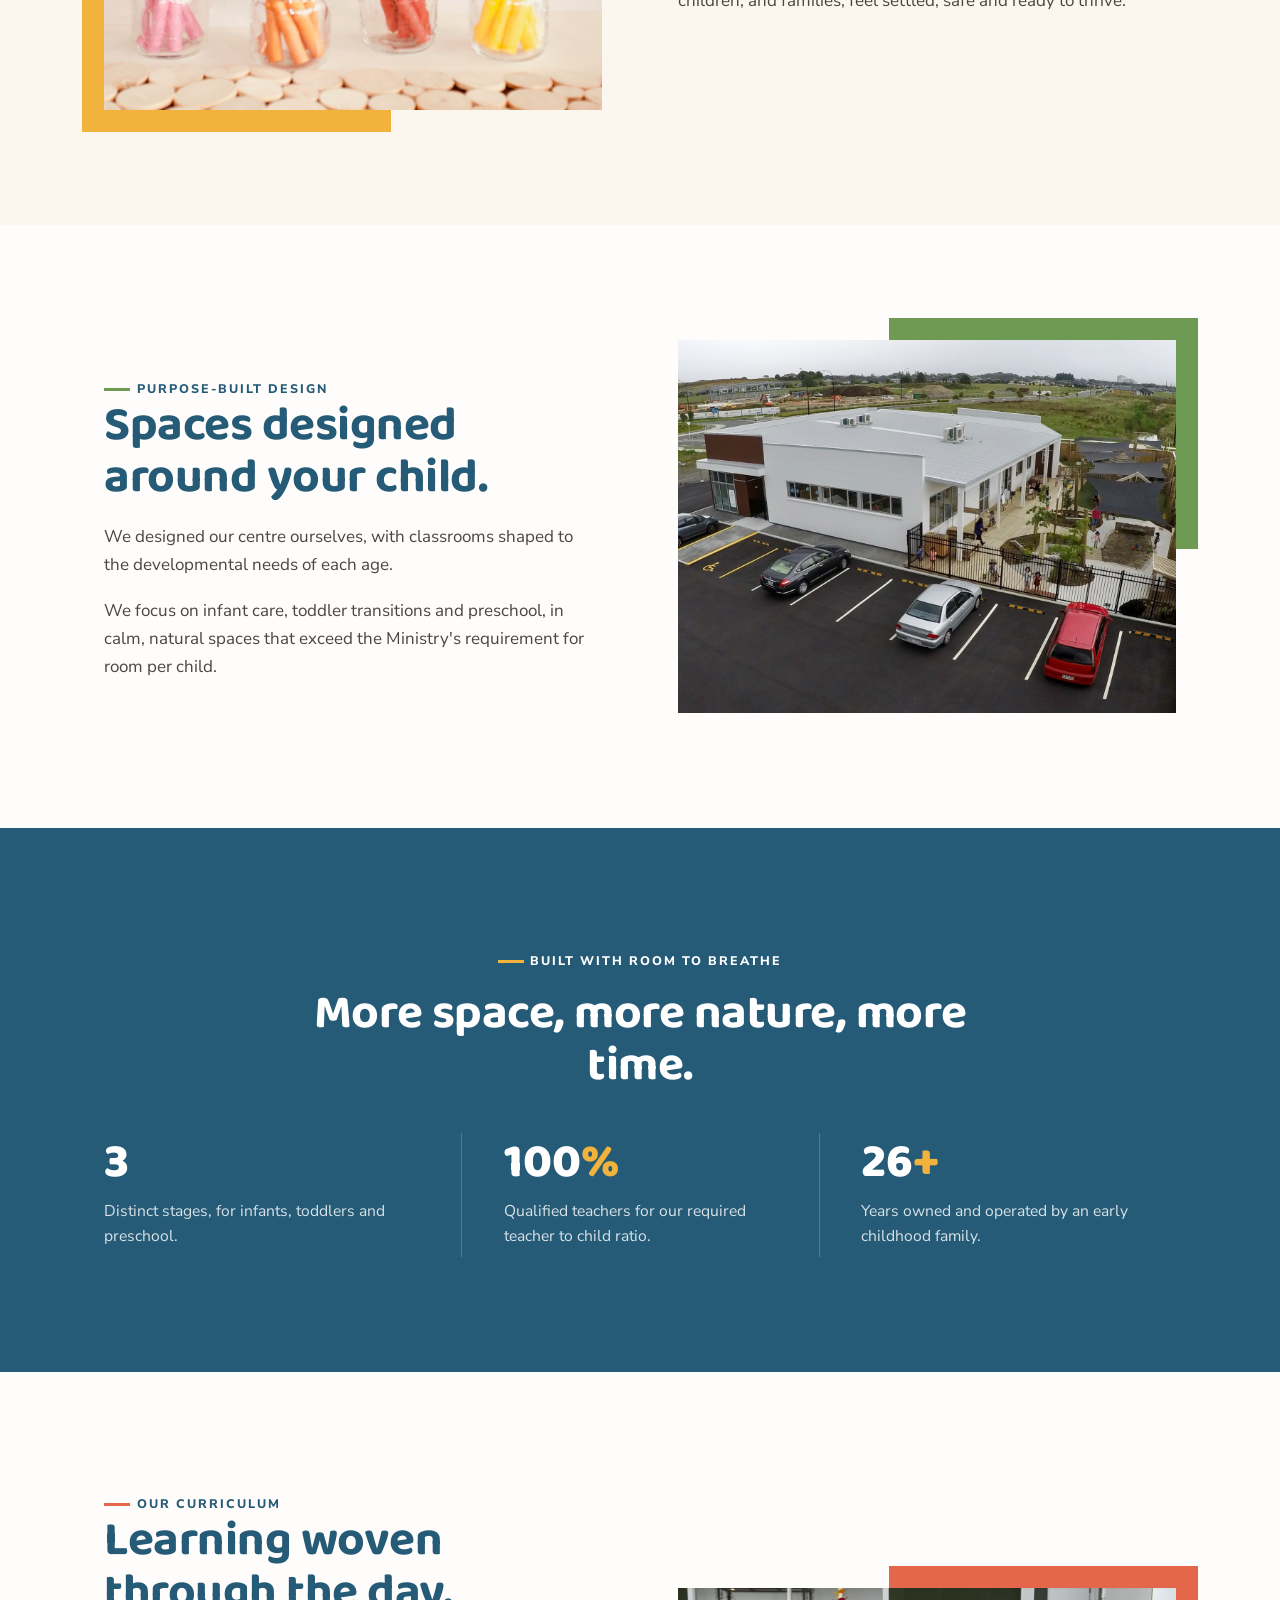
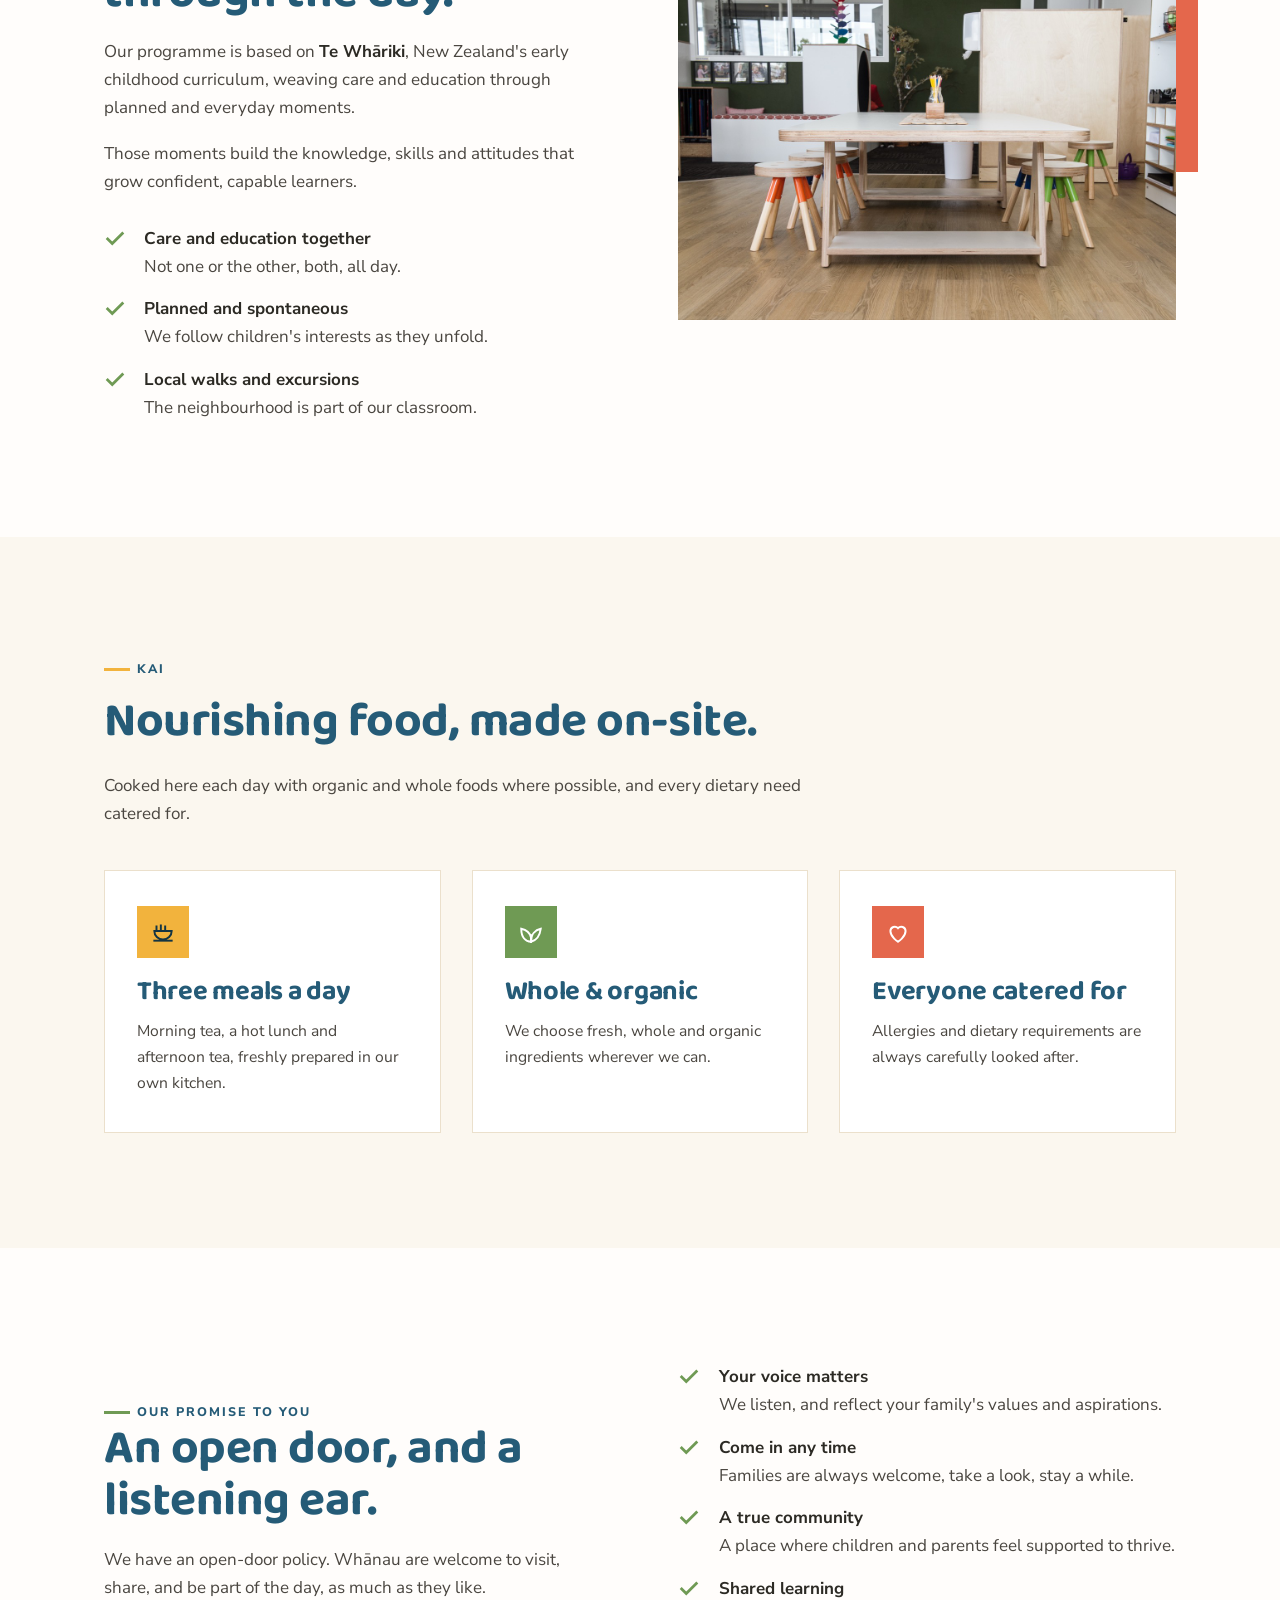
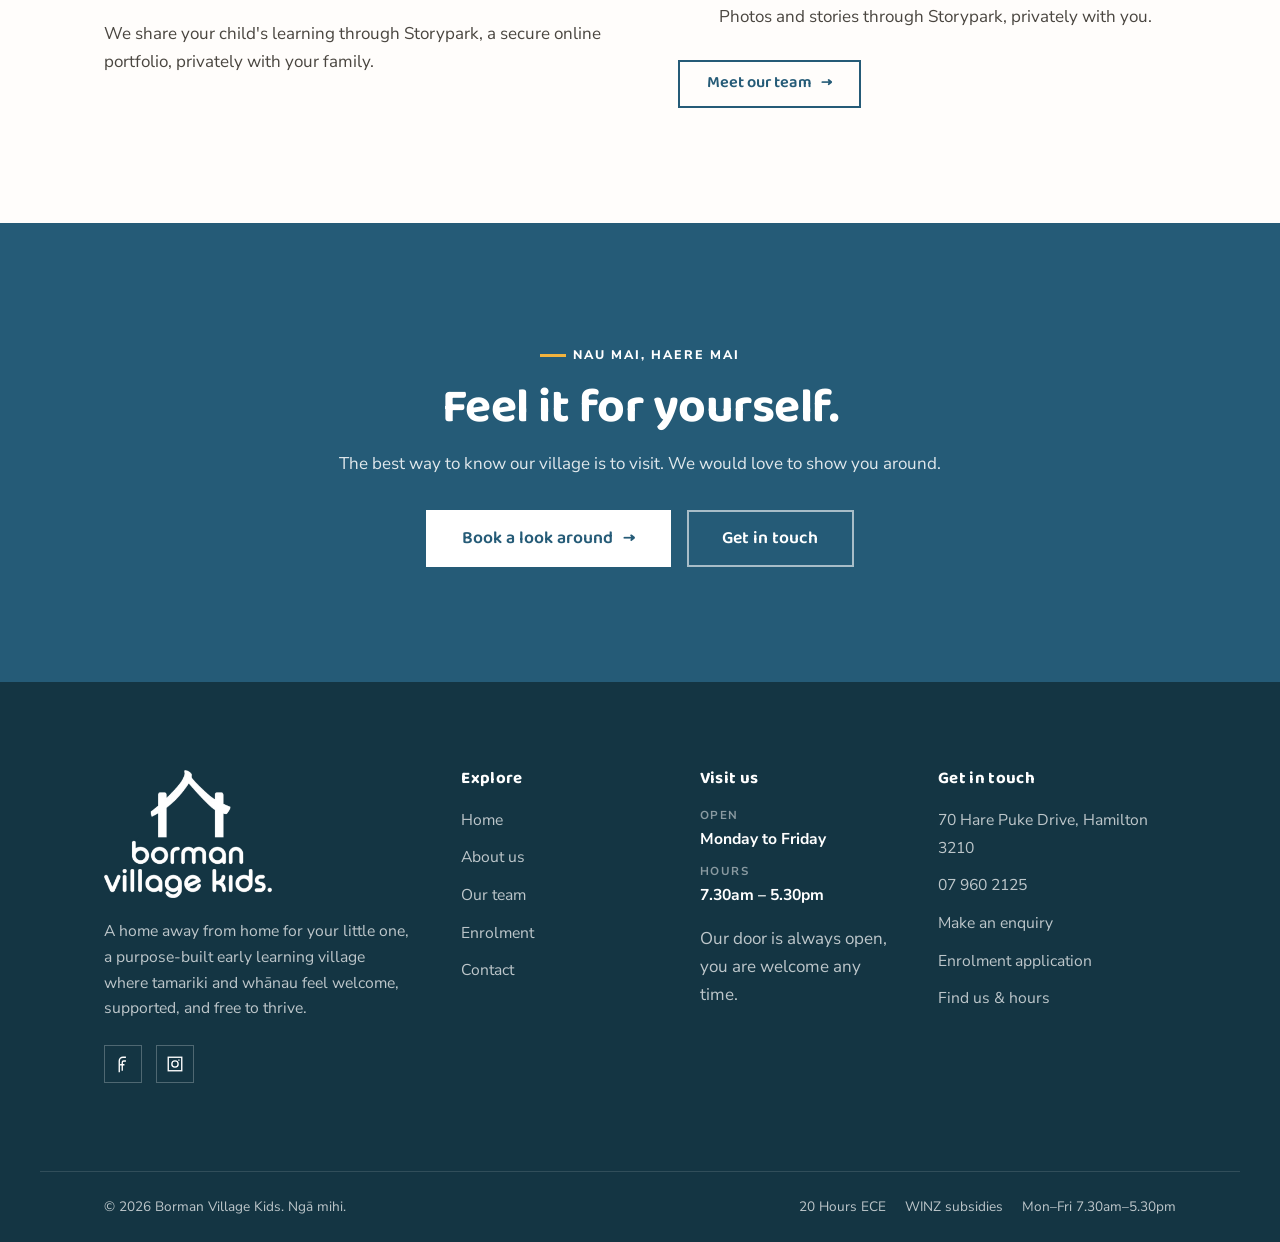
==== commit 3cb54cce: "Client copy tweaks: homepage gallery heading, about intro wording - "Real moments, real tamariki" ->" ====
--- a/about.html
+++ b/about.html
@@ -51,7 +51,7 @@
   <!-- ============ INTRO ============ -->
   <section class="section">
     <div class="wrap center maxw mx-auto reveal">
-      <p class="lead">We want a community where parents and children feel supported and can thrive, where you have a voice and we reflect your family's values and hopes.</p>
+      <p class="lead">We have a community where parents and children feel supported and can thrive, where you have a voice and we reflect your family's values and hopes.</p>
     </div>
   </section>
 
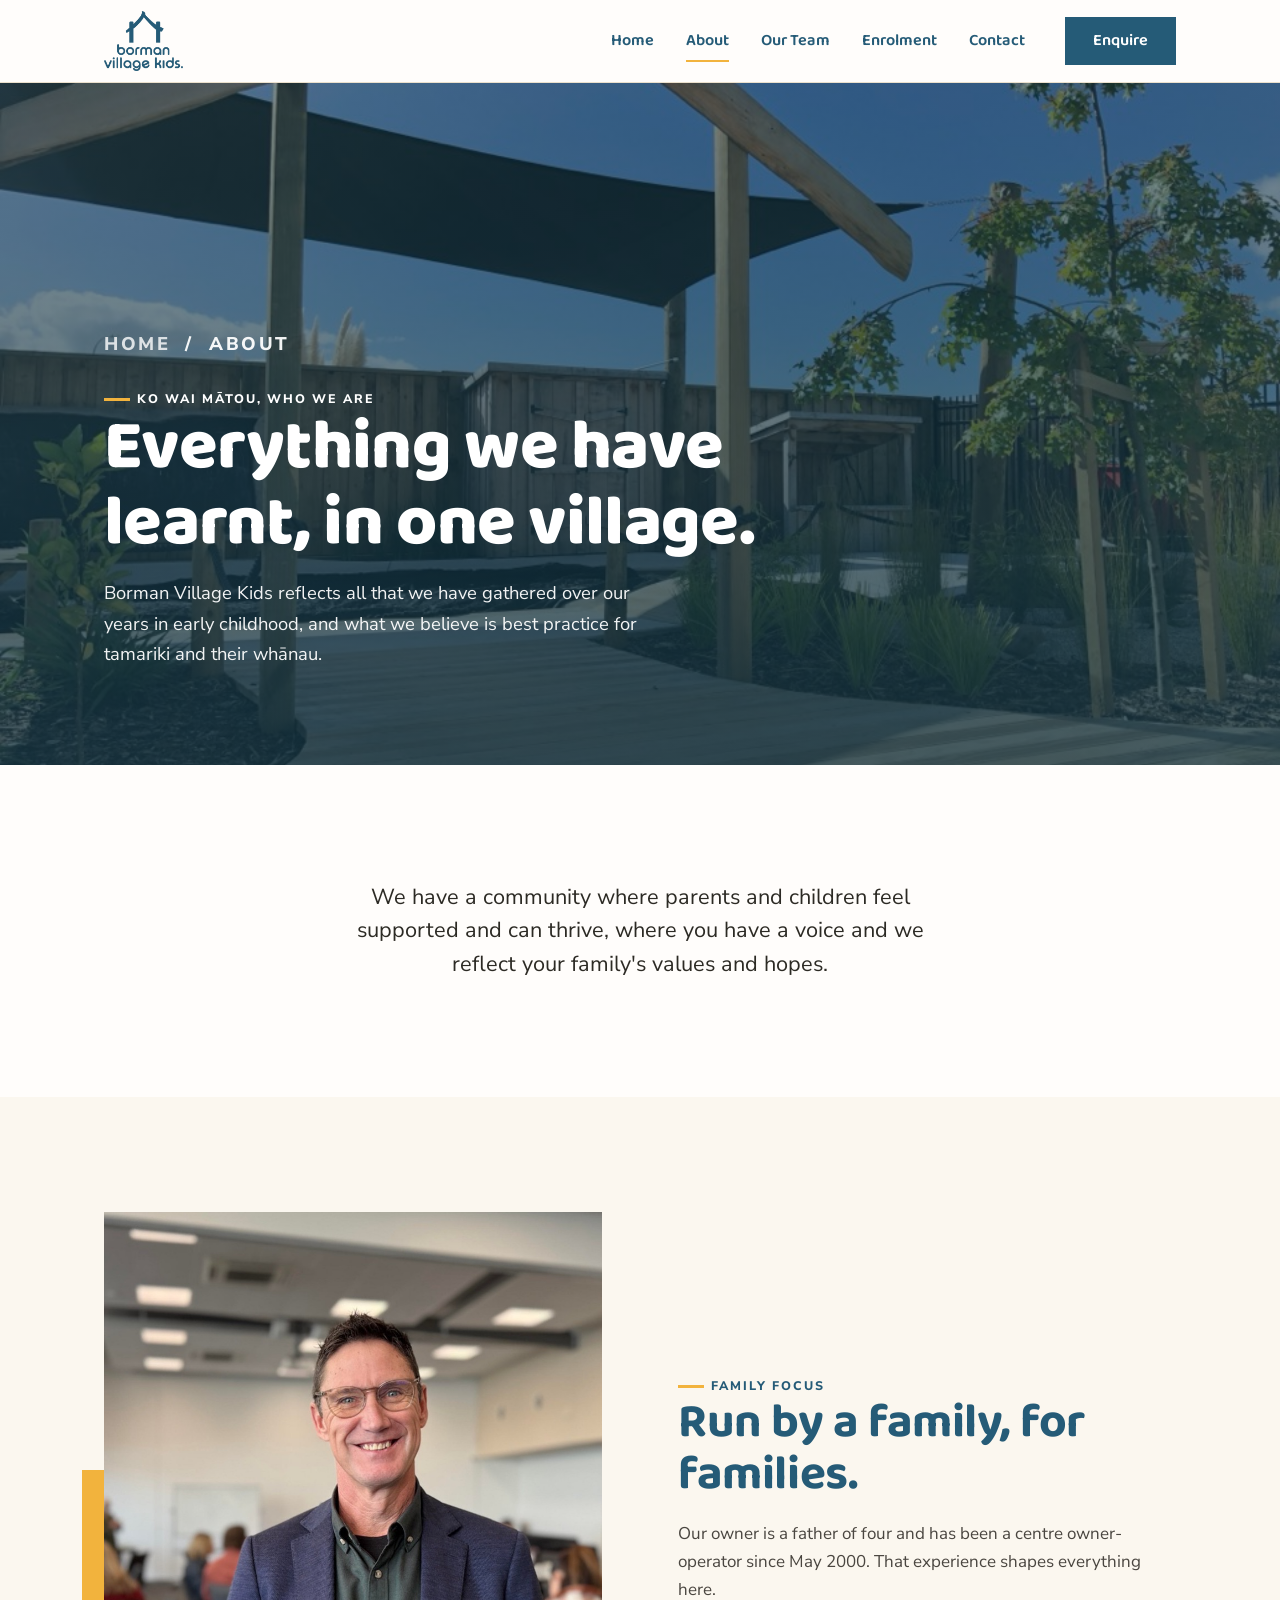
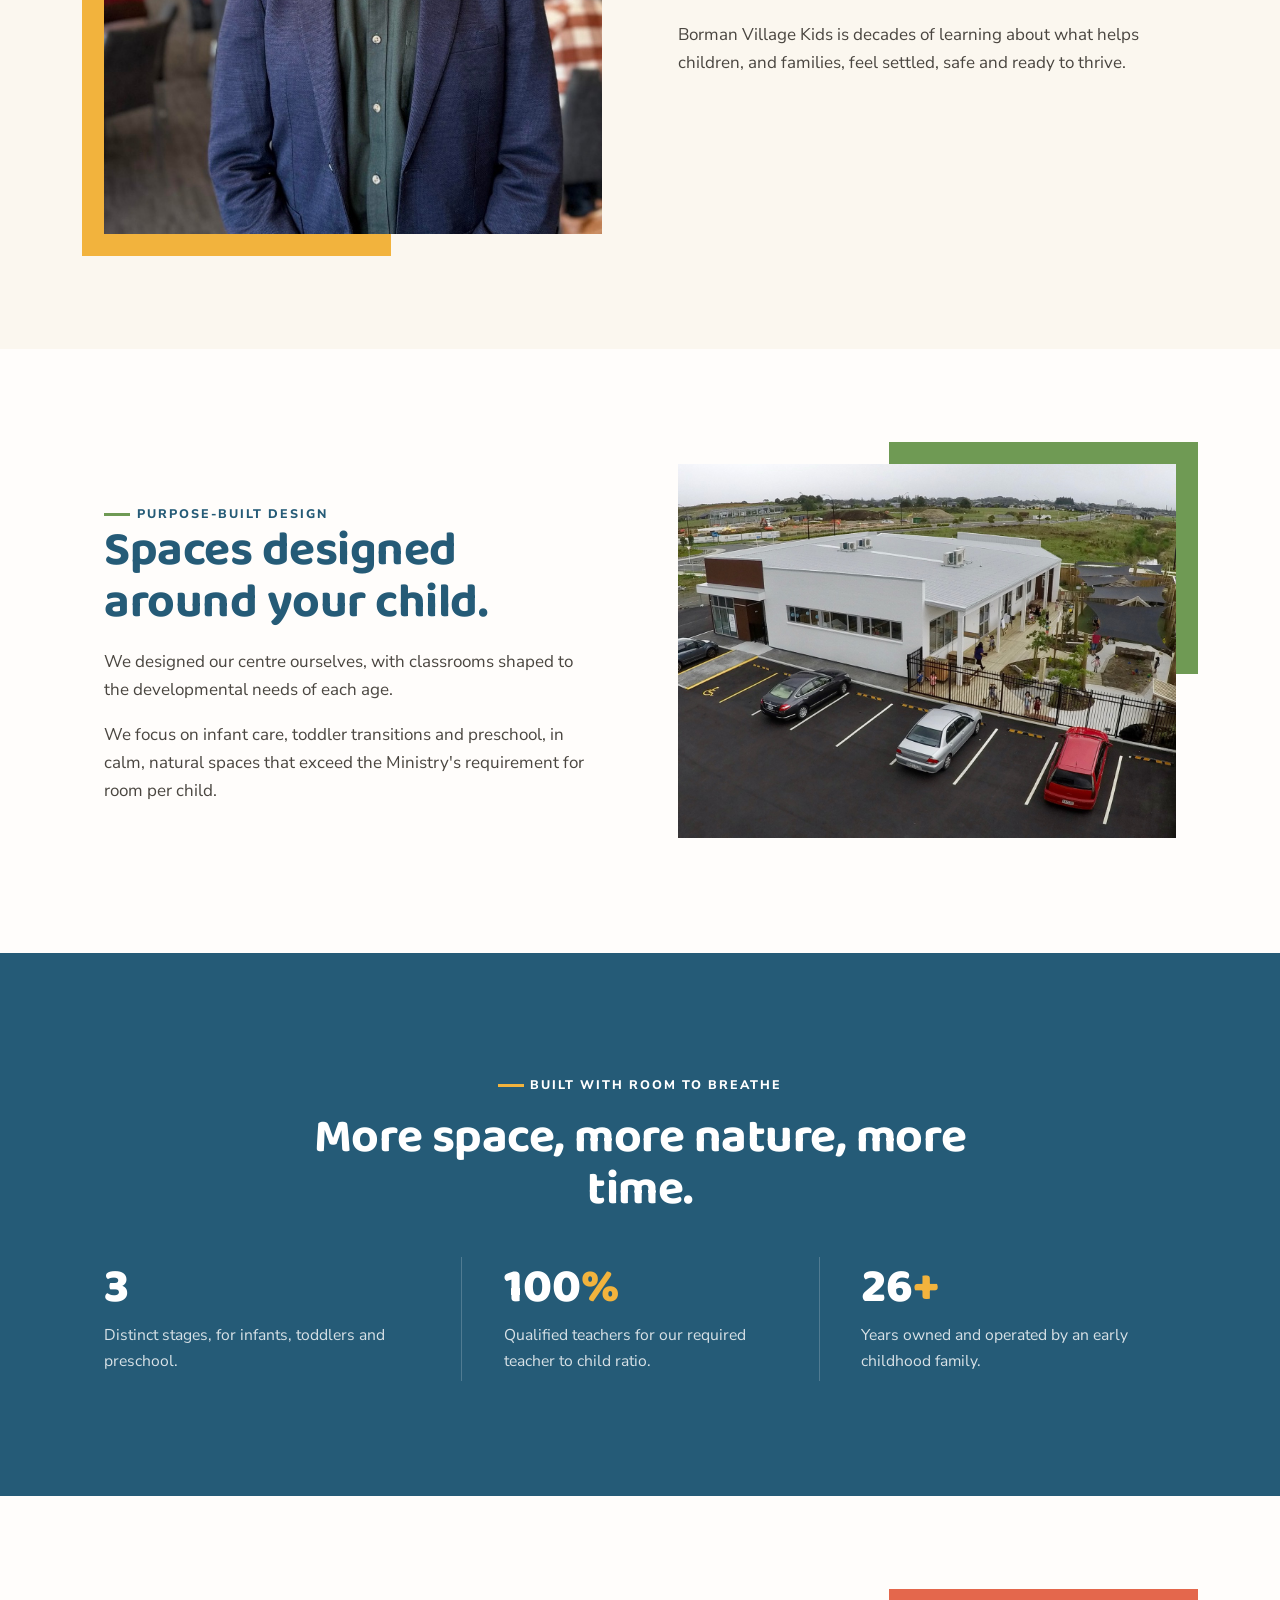
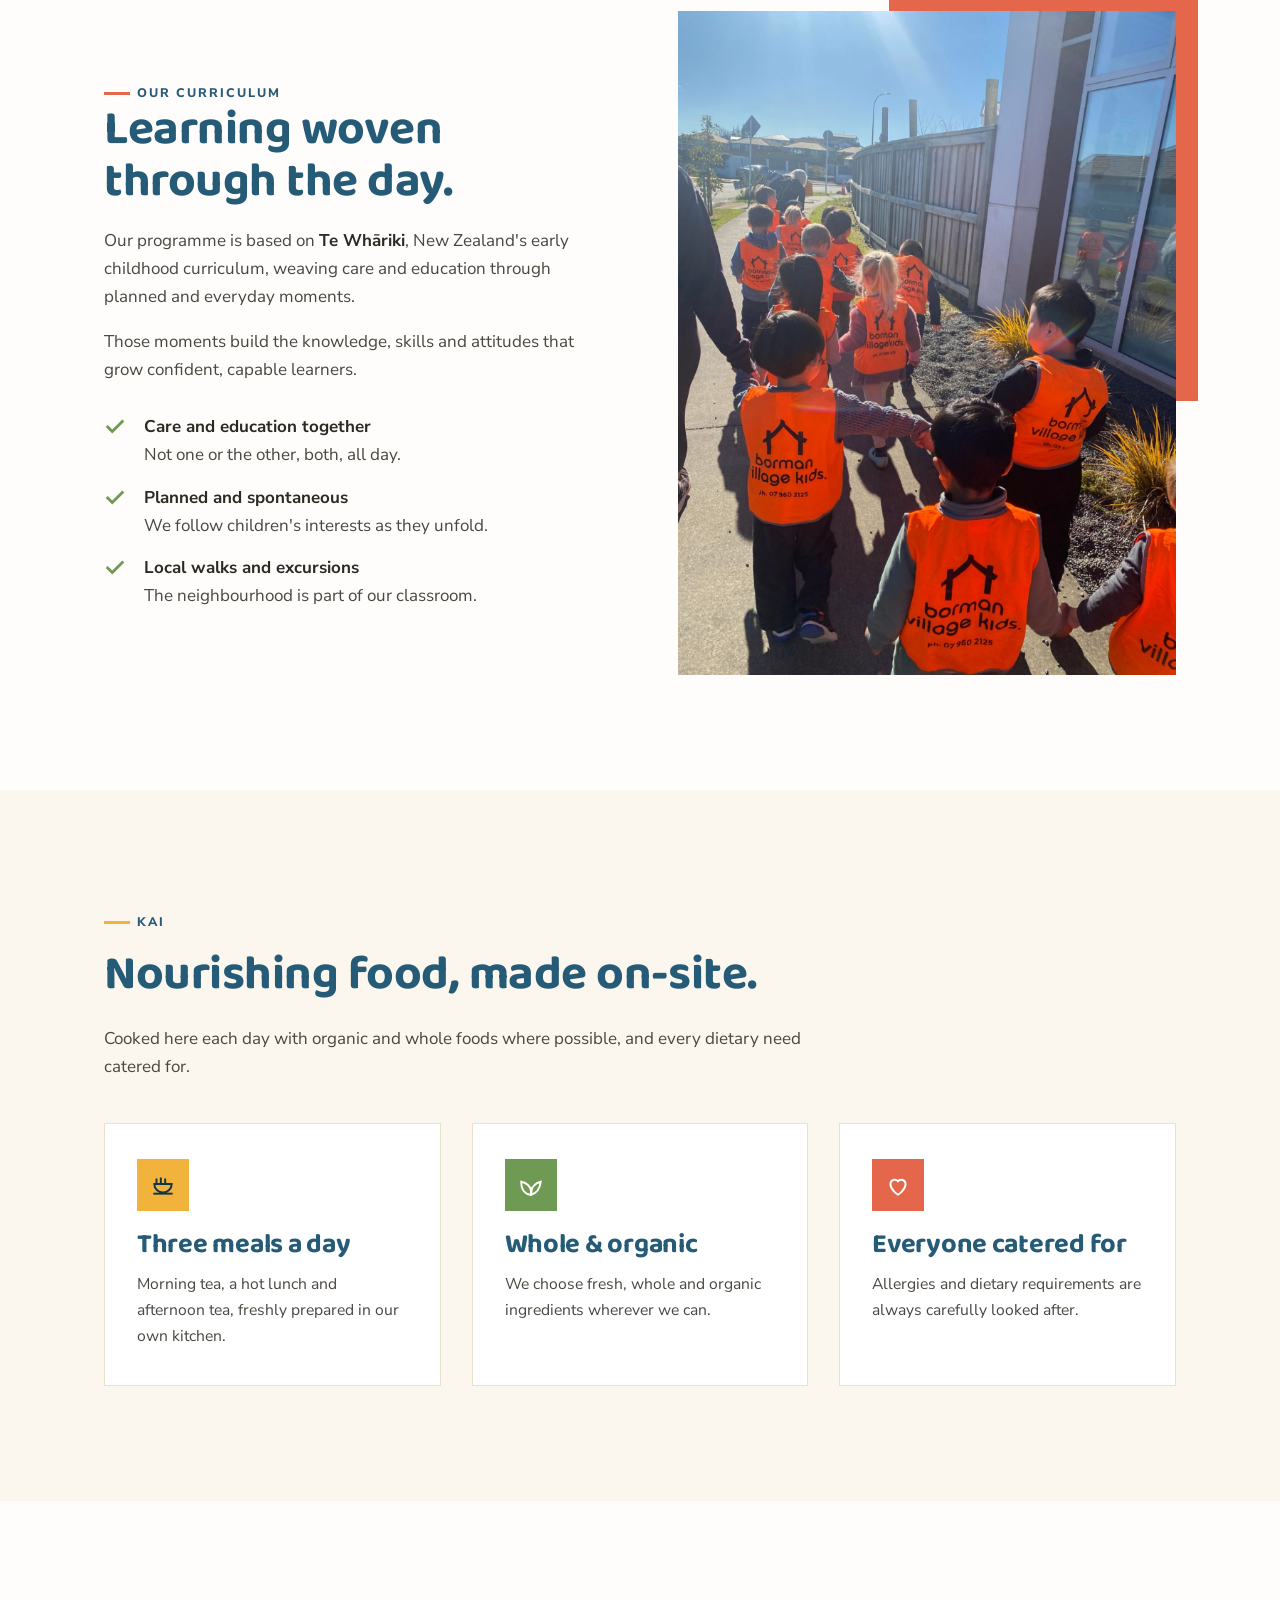
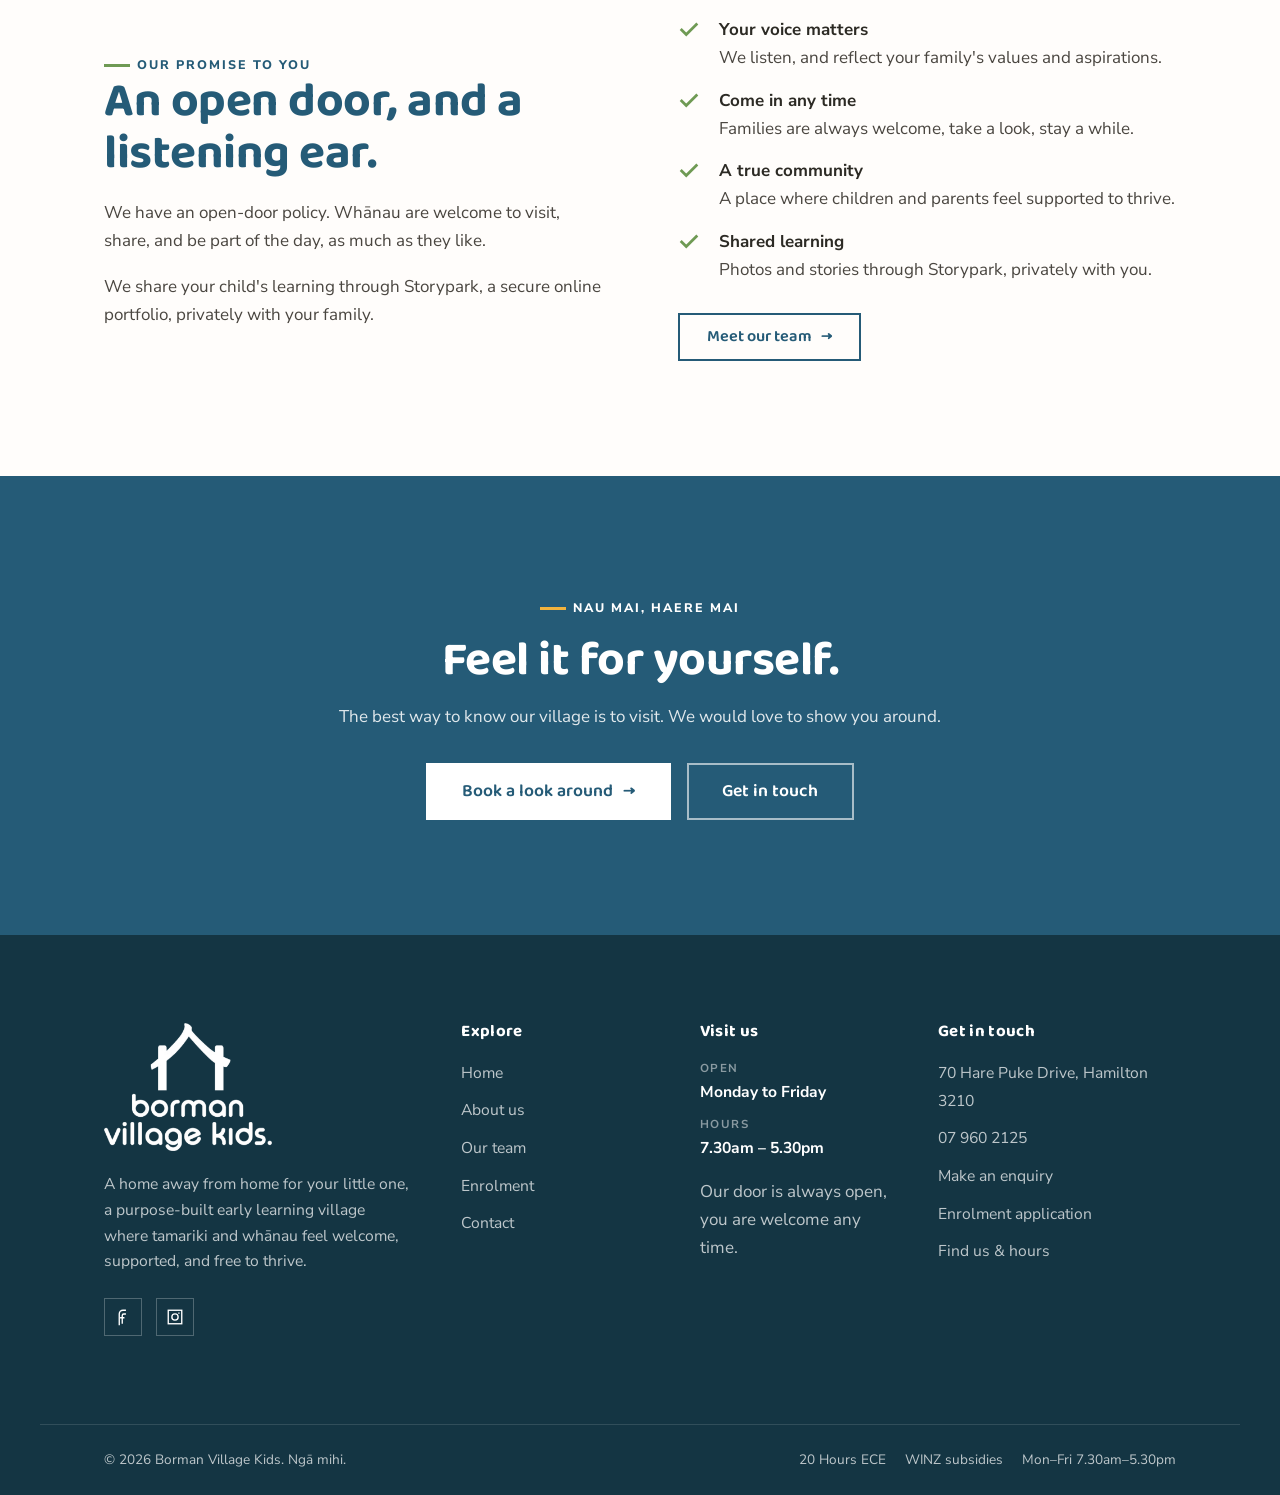
==== commit 60756f66: "Add real photos: Todd (owner) and local walk/excursion shots - About "Family focus" section now show" ====
--- a/about.html
+++ b/about.html
@@ -61,7 +61,7 @@
       <div class="split">
         <div class="split-media reveal">
           <div class="framed">
-            <img src="images/home-gallery-1.jpg" alt="Two young children sorting coloured pieces into jars together at a table.">
+            <img src="images/todd-owner.jpg" alt="Todd, the owner of Borman Village Kids, smiling warmly.">
           </div>
         </div>
         <div class="split-body reveal d1">
@@ -156,7 +156,7 @@
         </div>
         <div class="split-media reveal d1">
           <div class="framed coral tr">
-            <img src="images/room.jpg" alt="A bright, calm classroom with a natural plywood table and colourful child-sized stools.">
+            <img src="images/walk-excursion.jpg" alt="Tamariki walking together in hi-vis vests on a local neighbourhood walk.">
           </div>
         </div>
       </div>
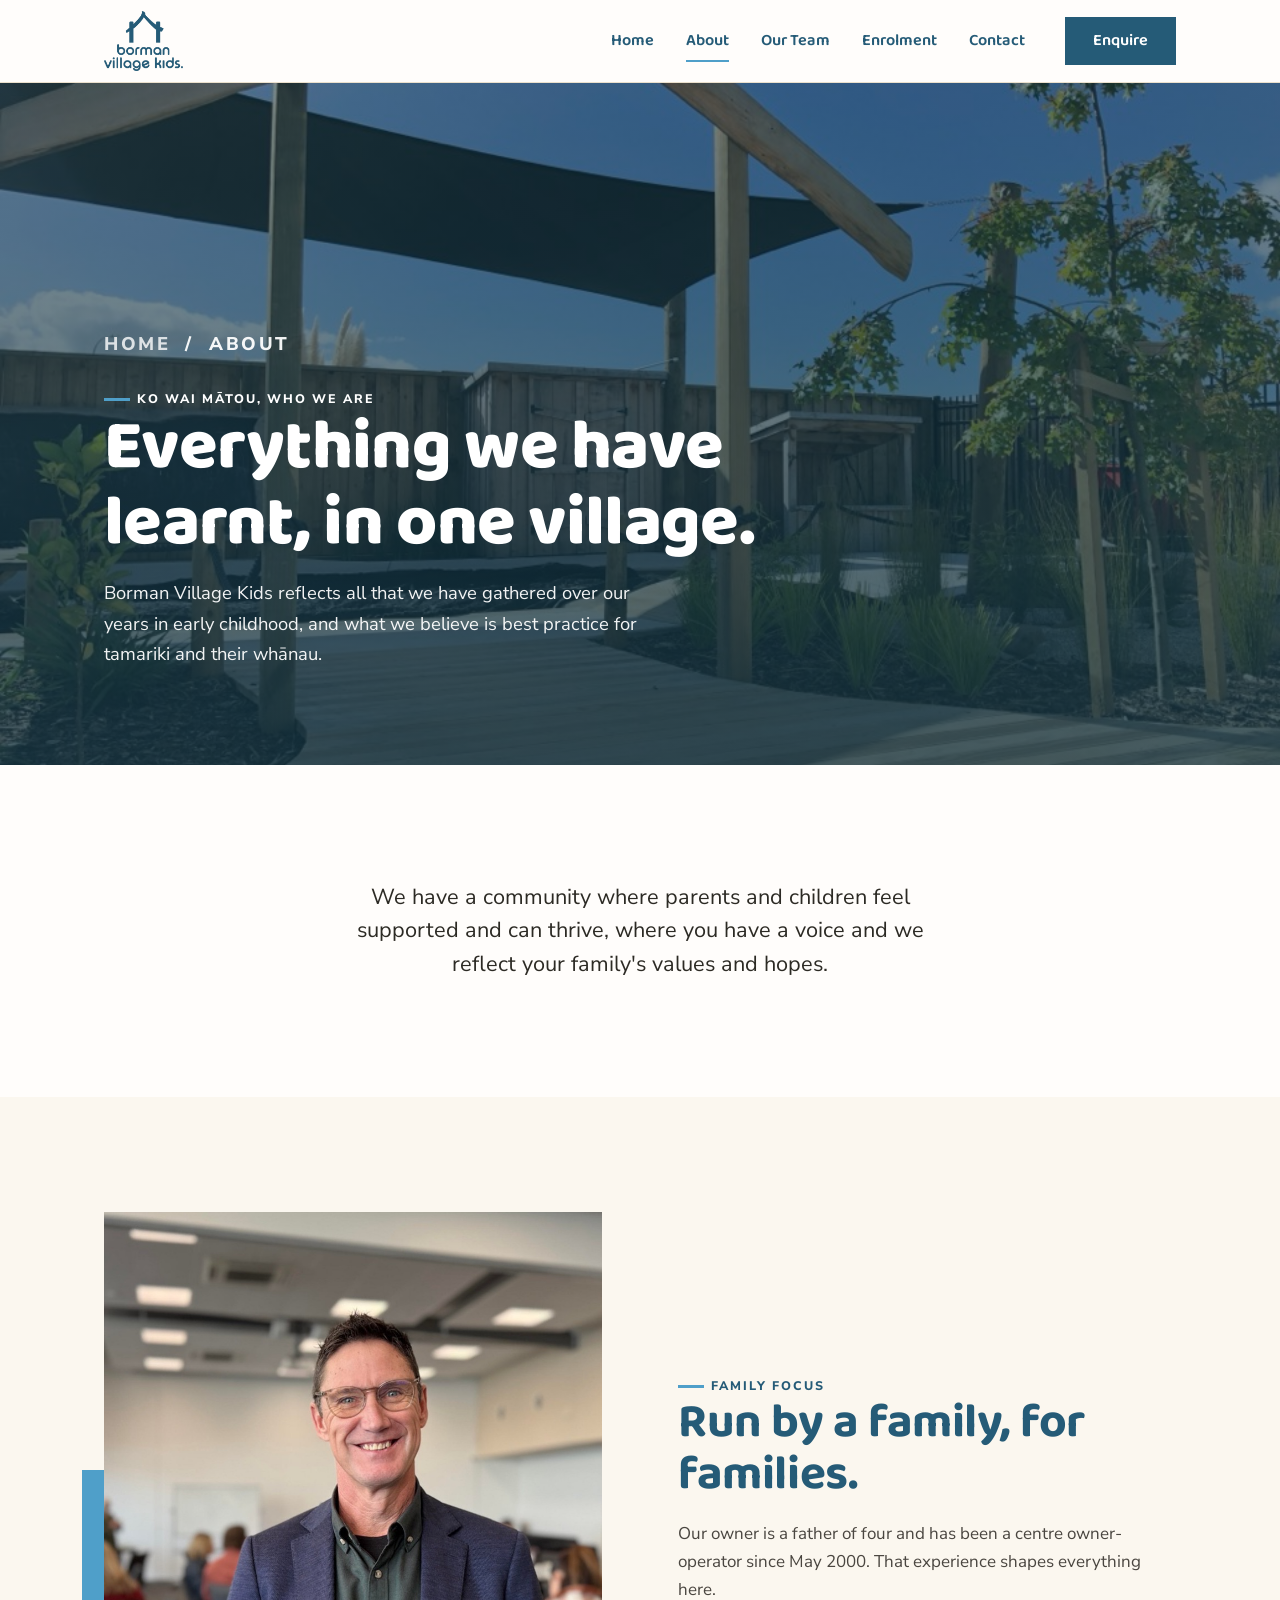
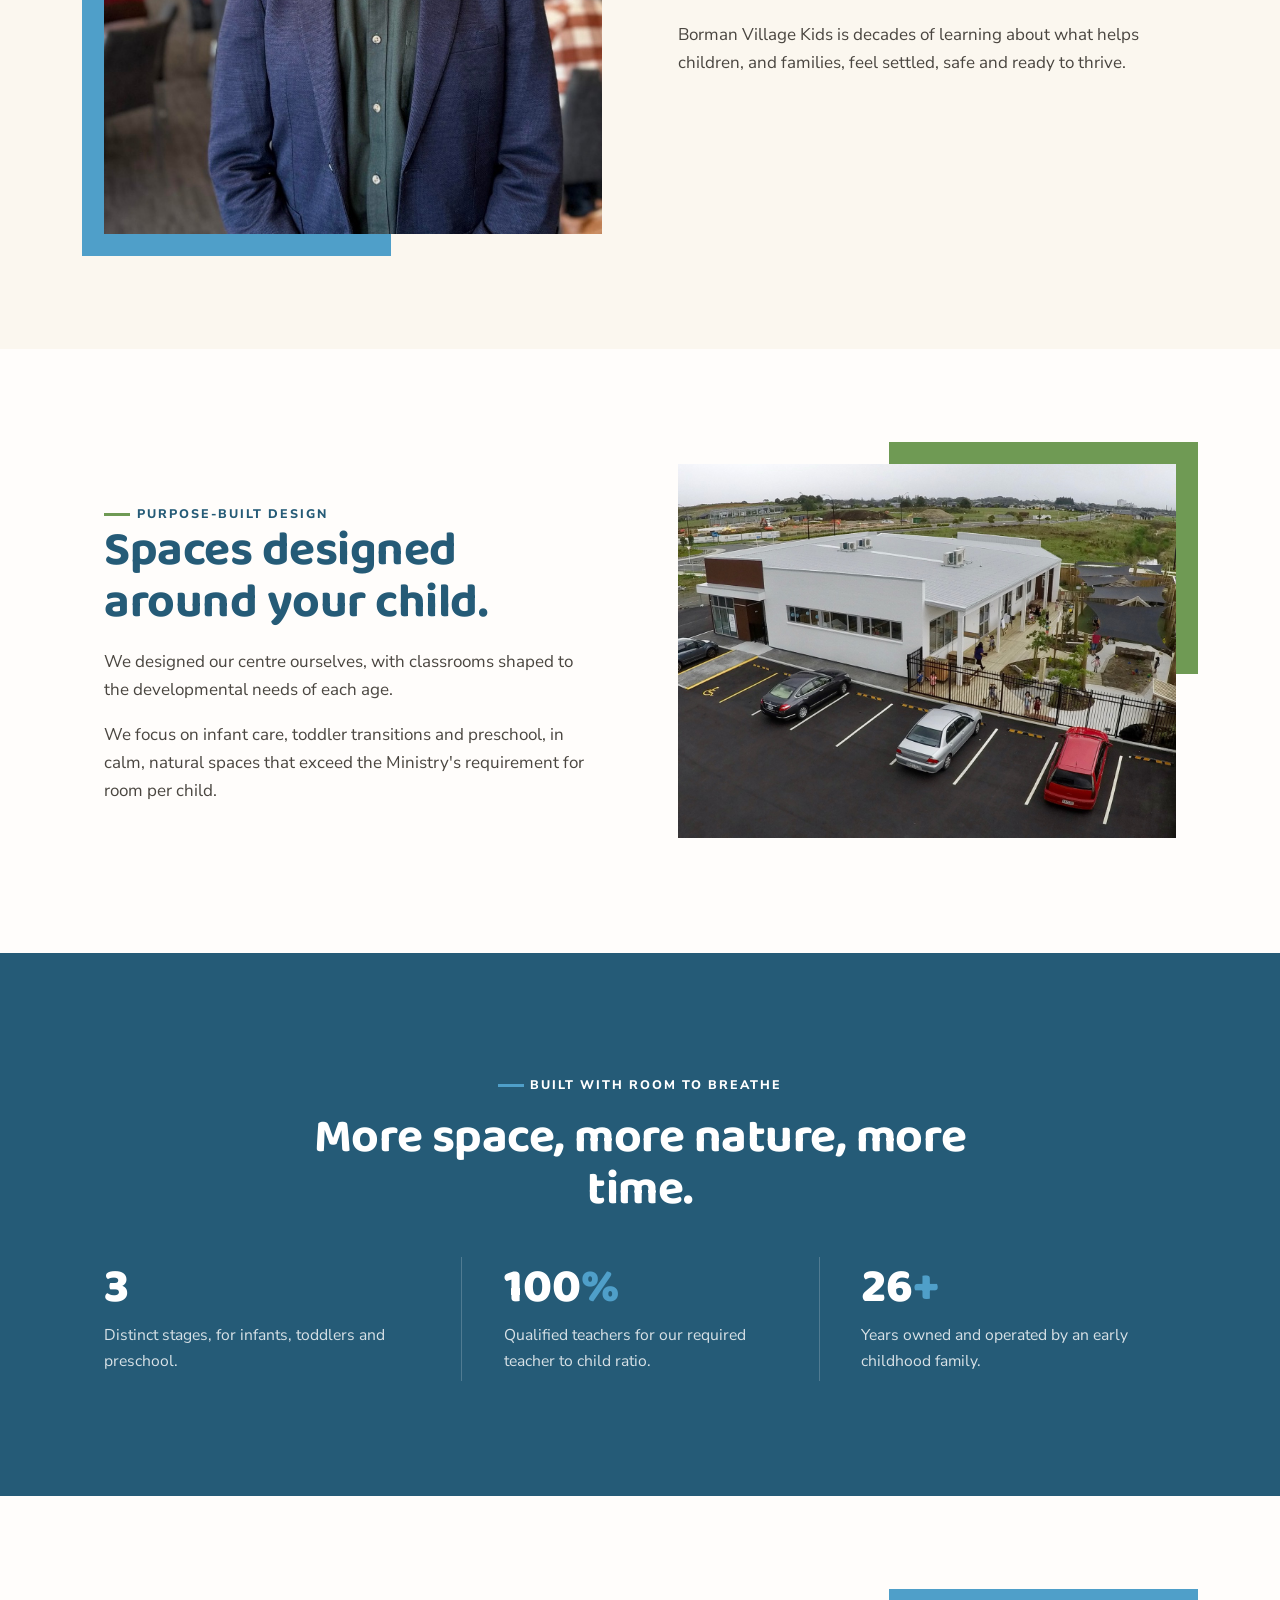
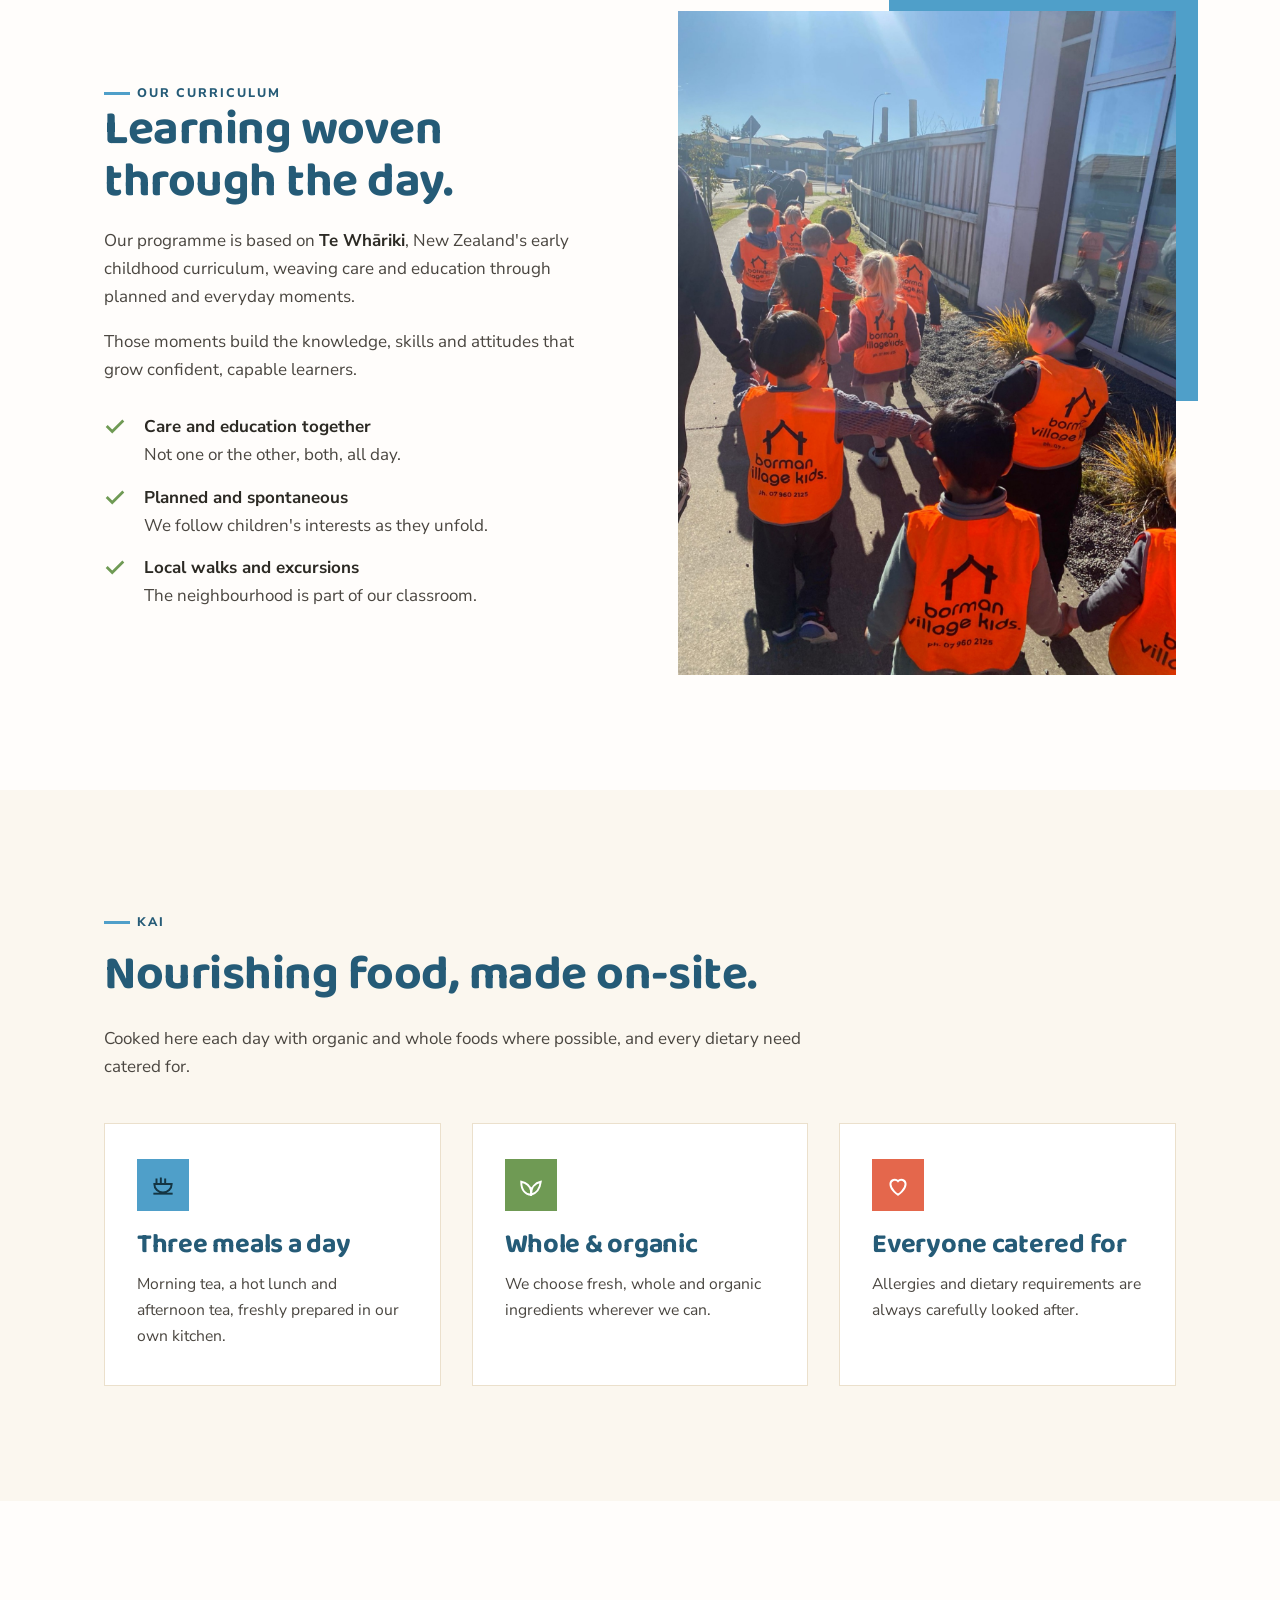
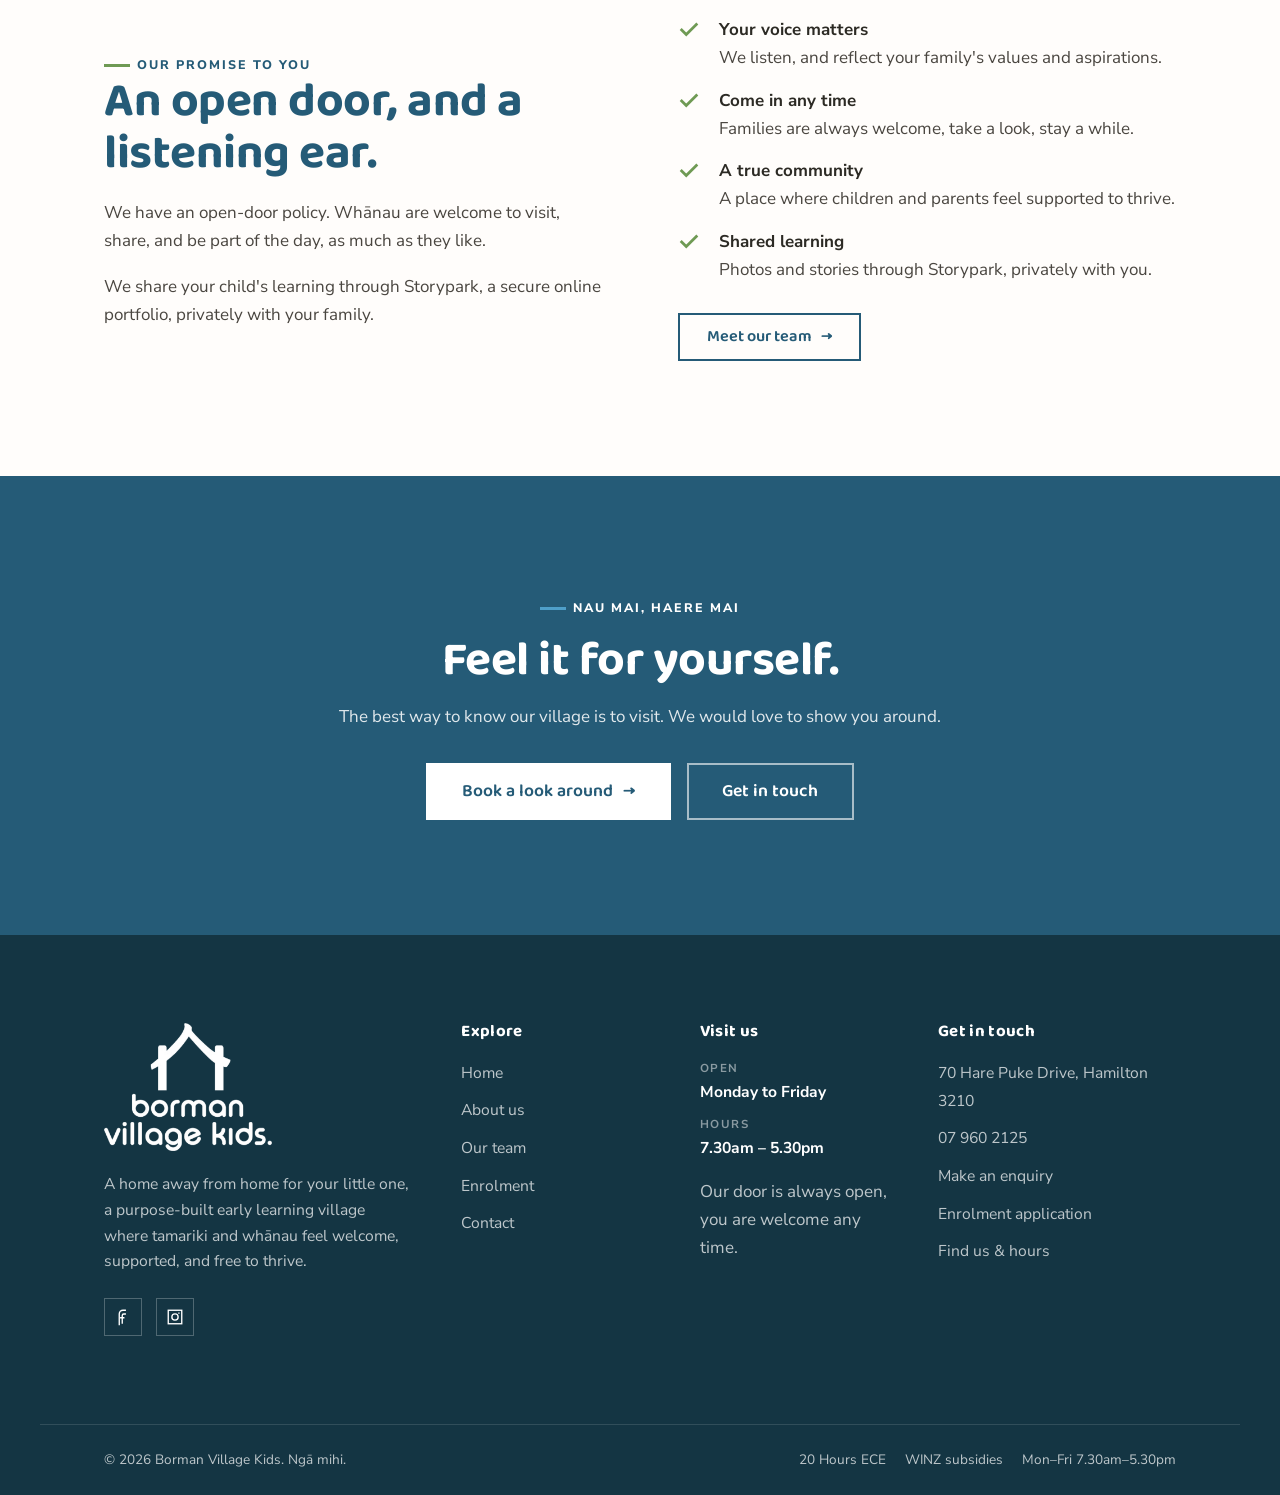
==== commit e5938c63: "Use the secondary blue accent on About's curriculum section "Our curriculum" kicker and the framed i" ====
--- a/about.html
+++ b/about.html
@@ -142,7 +142,7 @@
     <div class="wrap">
       <div class="split">
         <div class="split-body reveal">
-          <span class="kicker coral">Our curriculum</span>
+          <span class="kicker">Our curriculum</span>
           <h2>Learning woven through the day.</h2>
           <div class="text-block stack">
             <p>Our programme is based on <strong>Te Whāriki</strong>, New Zealand's early childhood curriculum, weaving care and education through planned and everyday moments.</p>
@@ -155,7 +155,7 @@
           </ul>
         </div>
         <div class="split-media reveal d1">
-          <div class="framed coral tr">
+          <div class="framed tr">
             <img src="images/walk-excursion.jpg" alt="Tamariki walking together in hi-vis vests on a local neighbourhood walk.">
           </div>
         </div>
--- a/styles.css
+++ b/styles.css
@@ -11,8 +11,8 @@
   --primary-700: #1D485E;
   --primary-900: #143543;
 
-  /* Warm accents — used sparingly */
-  --kowhai: #F2B33D;   /* sun-yellow */
+  /* Accents — used sparingly. Blue-led per client preference (was sun-yellow). */
+  --kowhai: #4F9FC9;   /* sky-blue accent */
   --coral:  #E4674C;   /* coral */
   --leaf:   #6F9A54;   /* leaf green */
 
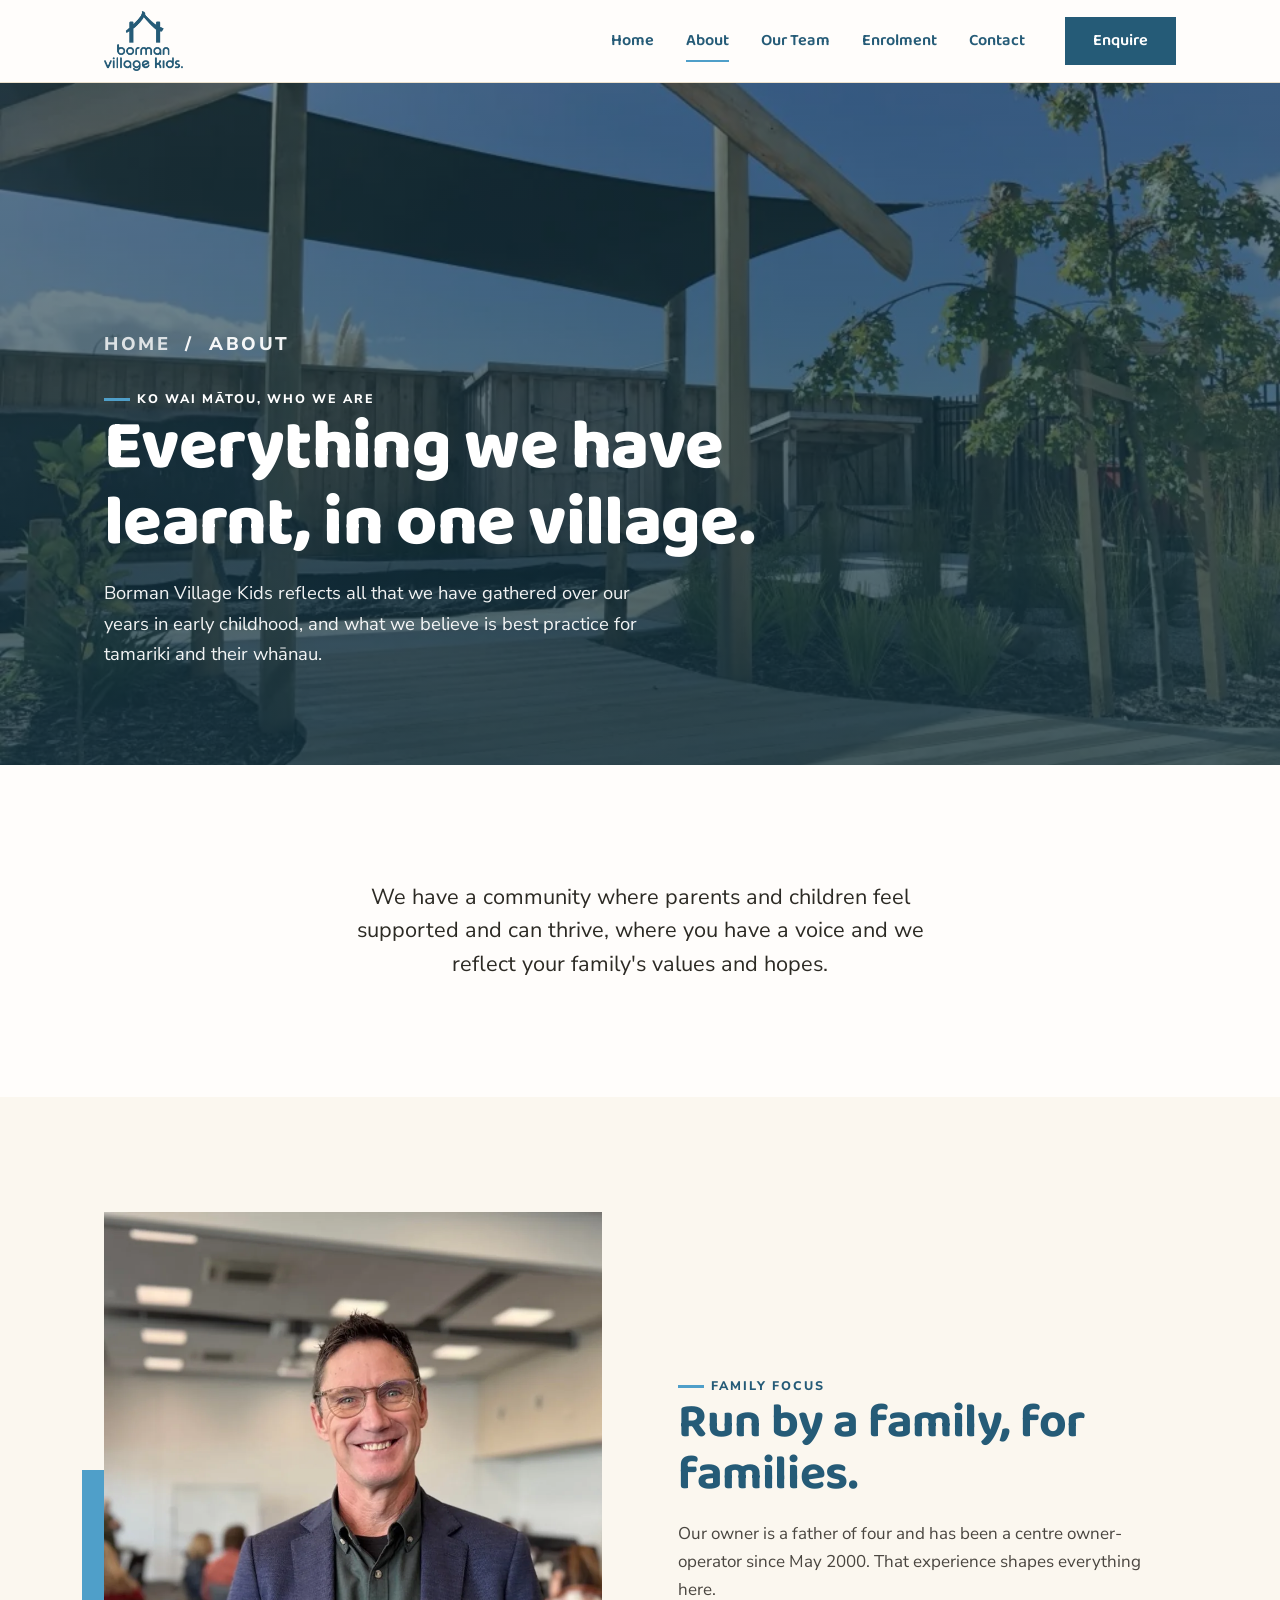
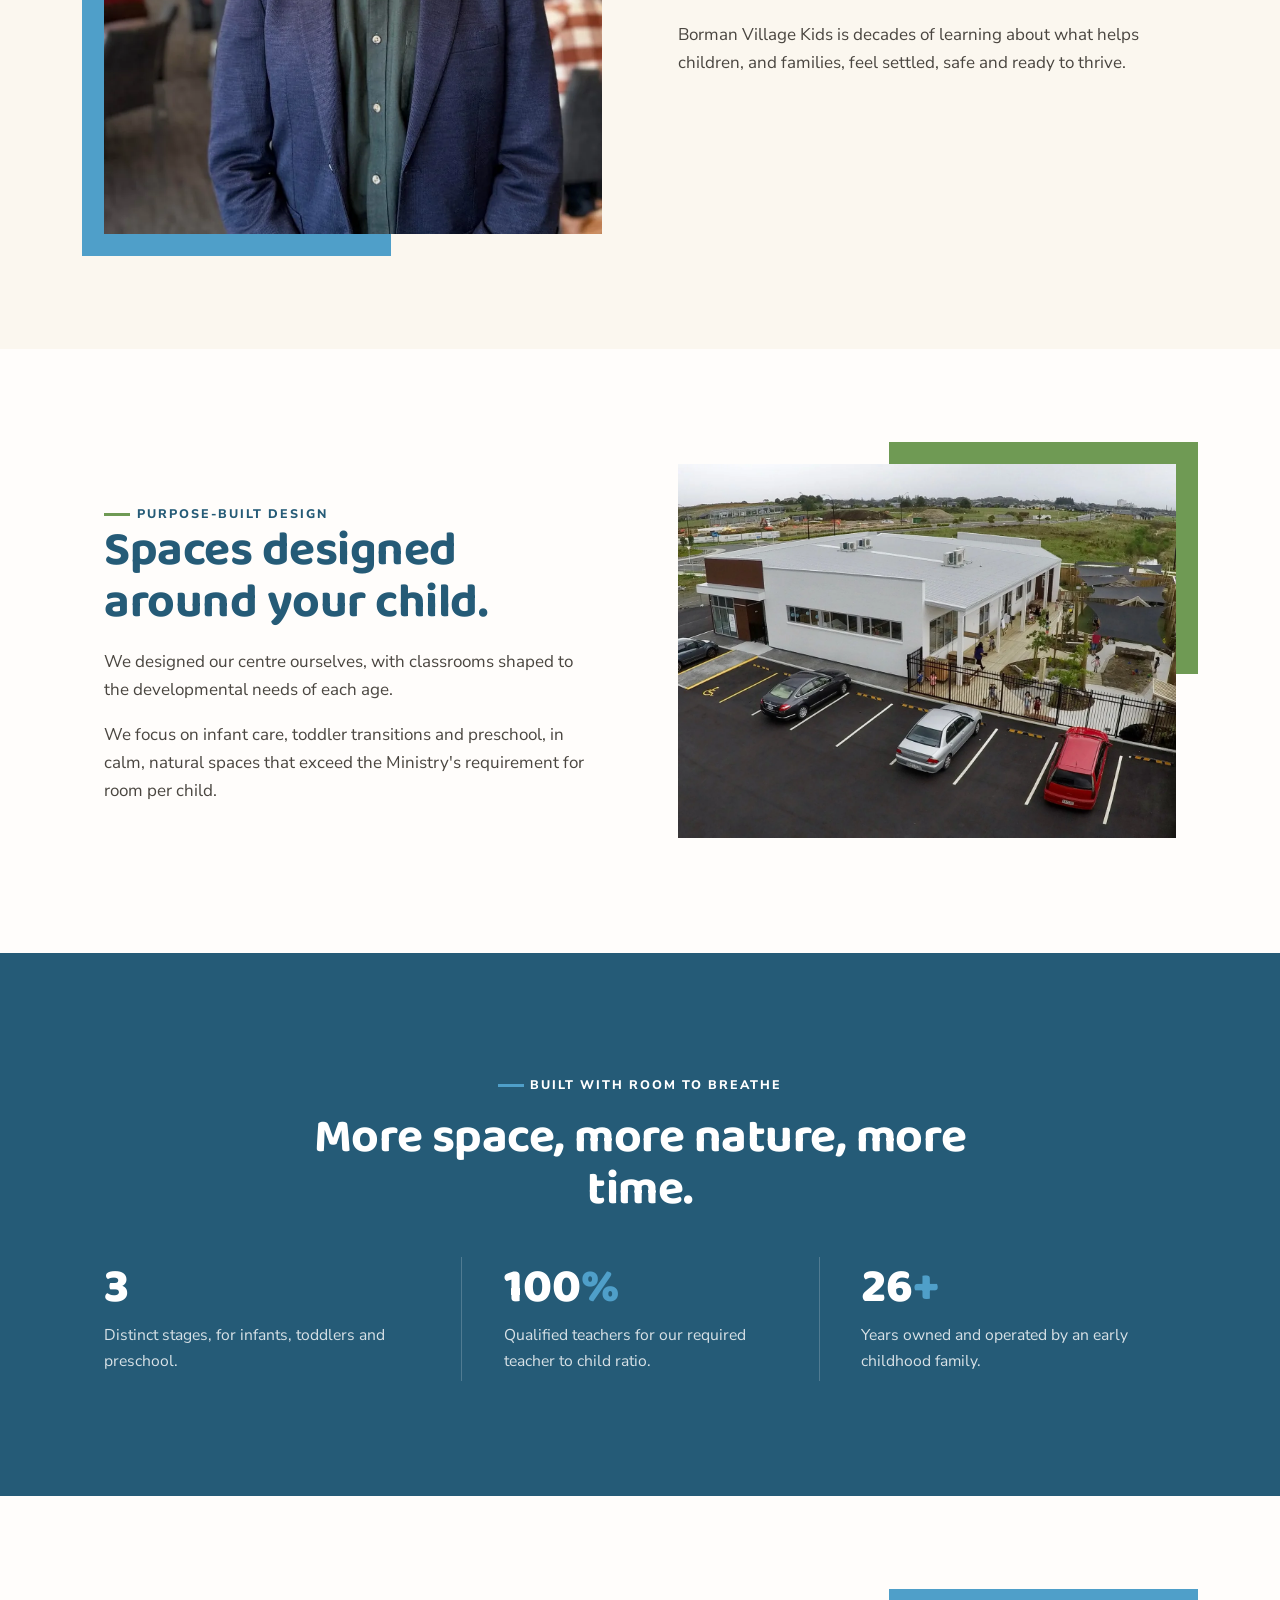
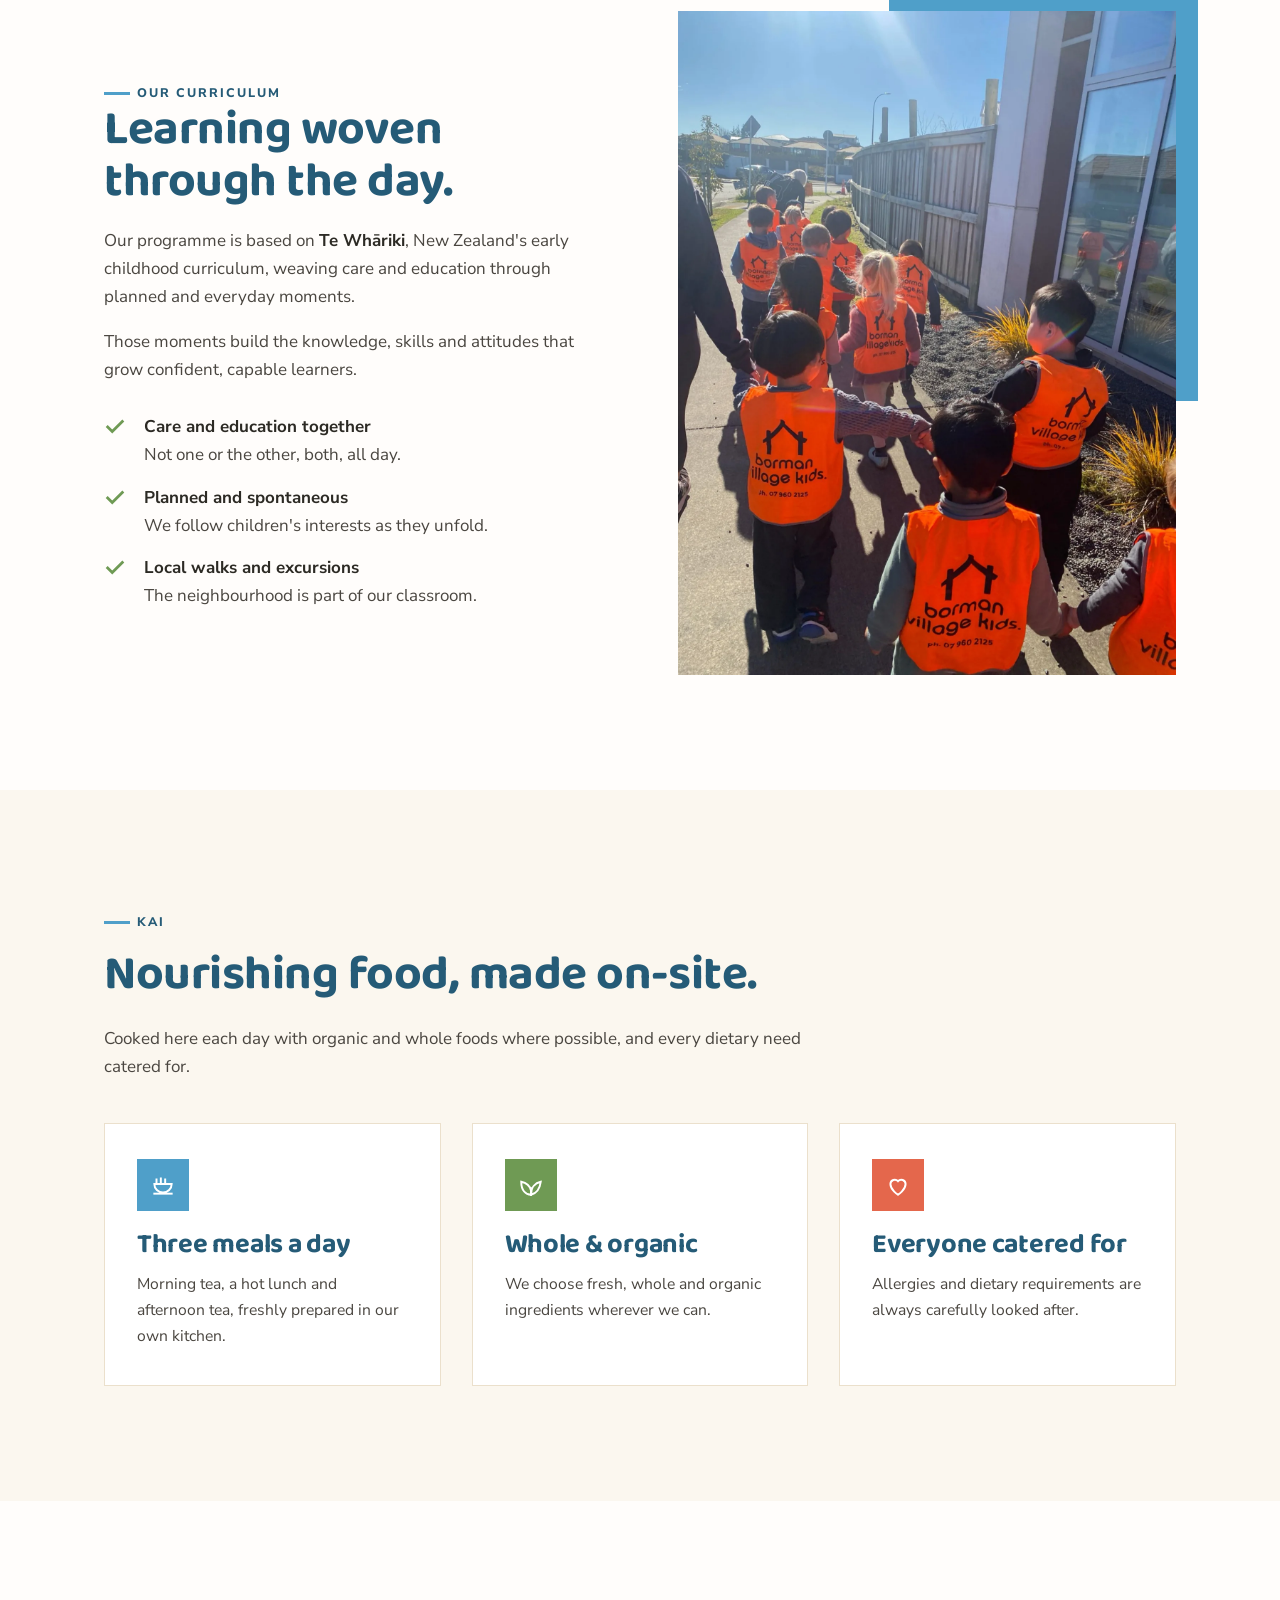
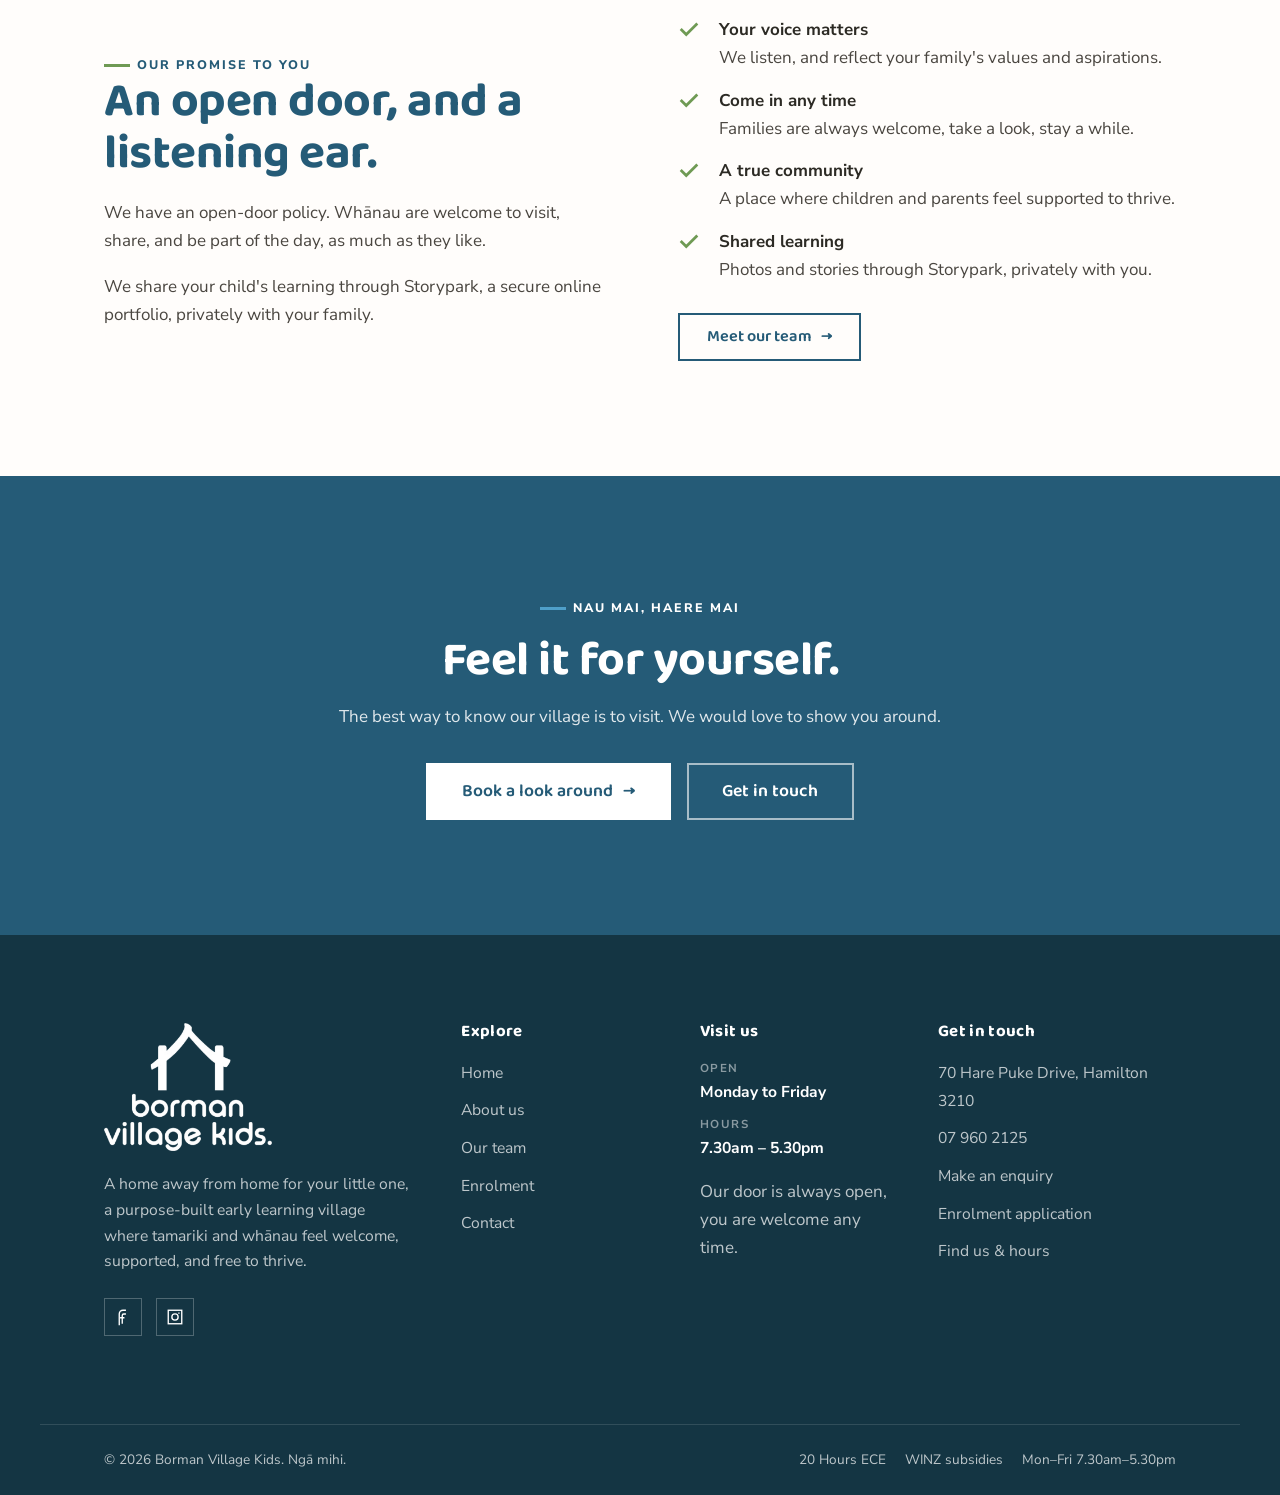
==== commit 1c437ab8: "Final checks pass: favicon, SEO tags, and performance optimisation - Add favicon set, apple-touch-ic" ====
--- a/about.html
+++ b/about.html
@@ -5,10 +5,30 @@
 <meta name="viewport" content="width=device-width, initial-scale=1">
 <title>About Us | Borman Village Kids</title>
 <meta name="description" content="Borman Village Kids reflects all we have learnt in early childhood, family focus, purpose-built spaces, and a programme guided by Te Whāriki. Meet the village behind your child's day.">
+<link rel="canonical" href="https://www.bormanvillagekids.co.nz/about.html">
+<meta property="og:type" content="website">
+<meta property="og:site_name" content="Borman Village Kids">
+<meta property="og:locale" content="en_NZ">
+<meta property="og:title" content="About Us | Borman Village Kids">
+<meta property="og:description" content="Borman Village Kids reflects all we have learnt in early childhood, family focus, purpose-built spaces, and a programme guided by Te Whāriki. Meet the village behind your child's day.">
+<meta property="og:url" content="https://www.bormanvillagekids.co.nz/about.html">
+<meta property="og:image" content="https://www.bormanvillagekids.co.nz/images/og-share.jpg">
+<meta property="og:image:width" content="1200">
+<meta property="og:image:height" content="630">
+<meta name="twitter:card" content="summary_large_image">
+<meta name="twitter:title" content="About Us | Borman Village Kids">
+<meta name="twitter:description" content="Borman Village Kids reflects all we have learnt in early childhood, family focus, purpose-built spaces, and a programme guided by Te Whāriki.">
+<meta name="twitter:image" content="https://www.bormanvillagekids.co.nz/images/og-share.jpg">
 <link rel="preconnect" href="https://fonts.googleapis.com">
 <link rel="preconnect" href="https://fonts.gstatic.com" crossorigin>
 <link href="https://fonts.googleapis.com/css2?family=Baloo+2:wght@500;600;700;800&family=Nunito+Sans:ital,wght@0,400;0,600;0,700;0,800;1,400&display=swap" rel="stylesheet">
 <link rel="stylesheet" href="styles.css">
+<link rel="icon" href="/favicon.ico" sizes="any">
+<link rel="icon" type="image/png" sizes="32x32" href="images/favicon-32.png">
+<link rel="icon" type="image/png" sizes="16x16" href="images/favicon-16.png">
+<link rel="apple-touch-icon" href="images/apple-touch-icon.png">
+<link rel="manifest" href="site.webmanifest">
+<meta name="theme-color" content="#255B77">
 </head>
 <body>
 
@@ -38,7 +58,7 @@
   <!-- ============ PAGE HERO ============ -->
   <section class="page-hero">
     <div class="page-hero-media">
-      <img src="images/outdoor.jpg" alt="The natural outdoor play area with boardwalks, shade sails and young trees.">
+      <img fetchpriority="high" src="images/outdoor.webp" alt="The natural outdoor play area with boardwalks, shade sails and young trees.">
     </div>
     <div class="wrap">
       <p class="crumb"><a href="index.html">Home</a> &nbsp;/&nbsp; About</p>
@@ -61,7 +81,7 @@
       <div class="split">
         <div class="split-media reveal">
           <div class="framed">
-            <img src="images/todd-owner.jpg" alt="Todd, the owner of Borman Village Kids, smiling warmly.">
+            <img loading="lazy" decoding="async" src="images/todd-owner.webp" alt="Todd, the owner of Borman Village Kids, smiling warmly.">
           </div>
         </div>
         <div class="split-body reveal d1">
@@ -82,7 +102,7 @@
       <div class="split reverse">
         <div class="split-media reveal">
           <div class="framed leaf tr">
-            <img src="images/explore.jpg" alt="Aerial view of the purpose-built Borman Village Kids centre, with car park, covered decks and a large planted outdoor play area.">
+            <img loading="lazy" decoding="async" src="images/explore.webp" alt="Aerial view of the purpose-built Borman Village Kids centre, with car park, covered decks and a large planted outdoor play area.">
           </div>
         </div>
         <div class="split-body reveal d1">
@@ -156,7 +176,7 @@
         </div>
         <div class="split-media reveal d1">
           <div class="framed tr">
-            <img src="images/walk-excursion.jpg" alt="Tamariki walking together in hi-vis vests on a local neighbourhood walk.">
+            <img loading="lazy" decoding="async" src="images/walk-excursion.webp" alt="Tamariki walking together in hi-vis vests on a local neighbourhood walk.">
           </div>
         </div>
       </div>
@@ -262,7 +282,7 @@
 <footer class="site-footer">
   <div class="wrap footer-top">
     <div class="footer-brand">
-      <img class="f-logo" src="images/logo-white.avif" alt="Borman Village Kids">
+      <img loading="lazy" decoding="async" class="f-logo" src="images/logo-white.avif" alt="Borman Village Kids">
       <p>A home away from home for your little one, a purpose-built early learning village where tamariki and whānau feel welcome, supported, and free to thrive.</p>
       <div class="footer-social">
         <a href="https://www.facebook.com/bormanvillagekids" target="_blank" rel="noopener" aria-label="Borman Village Kids on Facebook">
--- a/styles.css
+++ b/styles.css
@@ -189,8 +189,8 @@
   height: 60px;
   width: 79px; /* 60 * 598/456 */
   background-color: var(--primary);
-  -webkit-mask: url("images/logo-full.png") center / contain no-repeat;
-  mask: url("images/logo-full.png") center / contain no-repeat;
+  -webkit-mask: url("images/logo-full.avif") center / contain no-repeat;
+  mask: url("images/logo-full.avif") center / contain no-repeat;
   transition: background-color 0.3s var(--ease);
 }
 .site-header.transparent:not(.scrolled) .brand-logo { background-color: #fff; }
@@ -346,7 +346,7 @@
   margin-bottom: 0.4rem;
 }
 .card-badge svg { width: 26px; height: 26px; }
-.card.accent-sun .card-badge { background: var(--kowhai); color: var(--primary-900); }
+.card.accent-sun .card-badge { background: var(--kowhai); color: #fff; }
 .card.accent-coral .card-badge { background: var(--coral); color: #fff; }
 .card.accent-leaf .card-badge { background: var(--leaf); color: #fff; }
 .card-top-rule { border-top: 3px solid var(--sand-200); }
@@ -438,7 +438,7 @@
   display: grid; place-items: center;
   line-height: 1;
 }
-.step:nth-child(2) .step-num { background: var(--kowhai); color: var(--primary-900); }
+.step:nth-child(2) .step-num { background: var(--kowhai); }
 .step:nth-child(3) .step-num { background: var(--coral); }
 .step:nth-child(4) .step-num { background: var(--leaf); }
 .step h3 { margin-bottom: 0.5rem; }
@@ -510,7 +510,7 @@
   background: var(--sand-100); color: var(--primary);
   border: 1px solid var(--sand-200);
 }
-.chip.sun { background: var(--kowhai); color: var(--primary-900); border-color: transparent; }
+.chip.sun { background: var(--kowhai); color: #fff; border-color: transparent; }
 .chip.coral { background: var(--coral); color: #fff; border-color: transparent; }
 .chip.leaf { background: var(--leaf); color: #fff; border-color: transparent; }
 
@@ -524,7 +524,7 @@
 .kai-item { display: grid; grid-template-columns: 42px 1fr; gap: 0.9rem; align-items: start; }
 .kai-ico { width: 42px; height: 42px; display: grid; place-items: center; }
 .kai-ico svg { width: 22px; height: 22px; }
-.kai-ico.sun { background: var(--kowhai); color: var(--primary-900); }
+.kai-ico.sun { background: var(--kowhai); color: #fff; }
 .kai-ico.leaf { background: var(--leaf); color: #fff; }
 .kai-ico.coral { background: var(--coral); color: #fff; }
 .kai-item p { margin: 0; font-size: 1rem; }
@@ -586,7 +586,7 @@
   color: #fff;
   transition: background 0.2s var(--ease), border-color 0.2s var(--ease);
 }
-.footer-social a:hover { background: var(--kowhai); border-color: var(--kowhai); color: var(--primary-900); }
+.footer-social a:hover { background: var(--kowhai); border-color: var(--kowhai); color: #fff; }
 .footer-social svg { width: 18px; height: 18px; }
 .footer-col h4 { color: #fff; font-family: var(--display); font-size: 1.05rem; margin-bottom: 1.1rem; letter-spacing: 0.02em; }
 .footer-col li { margin-bottom: 0.6rem; }
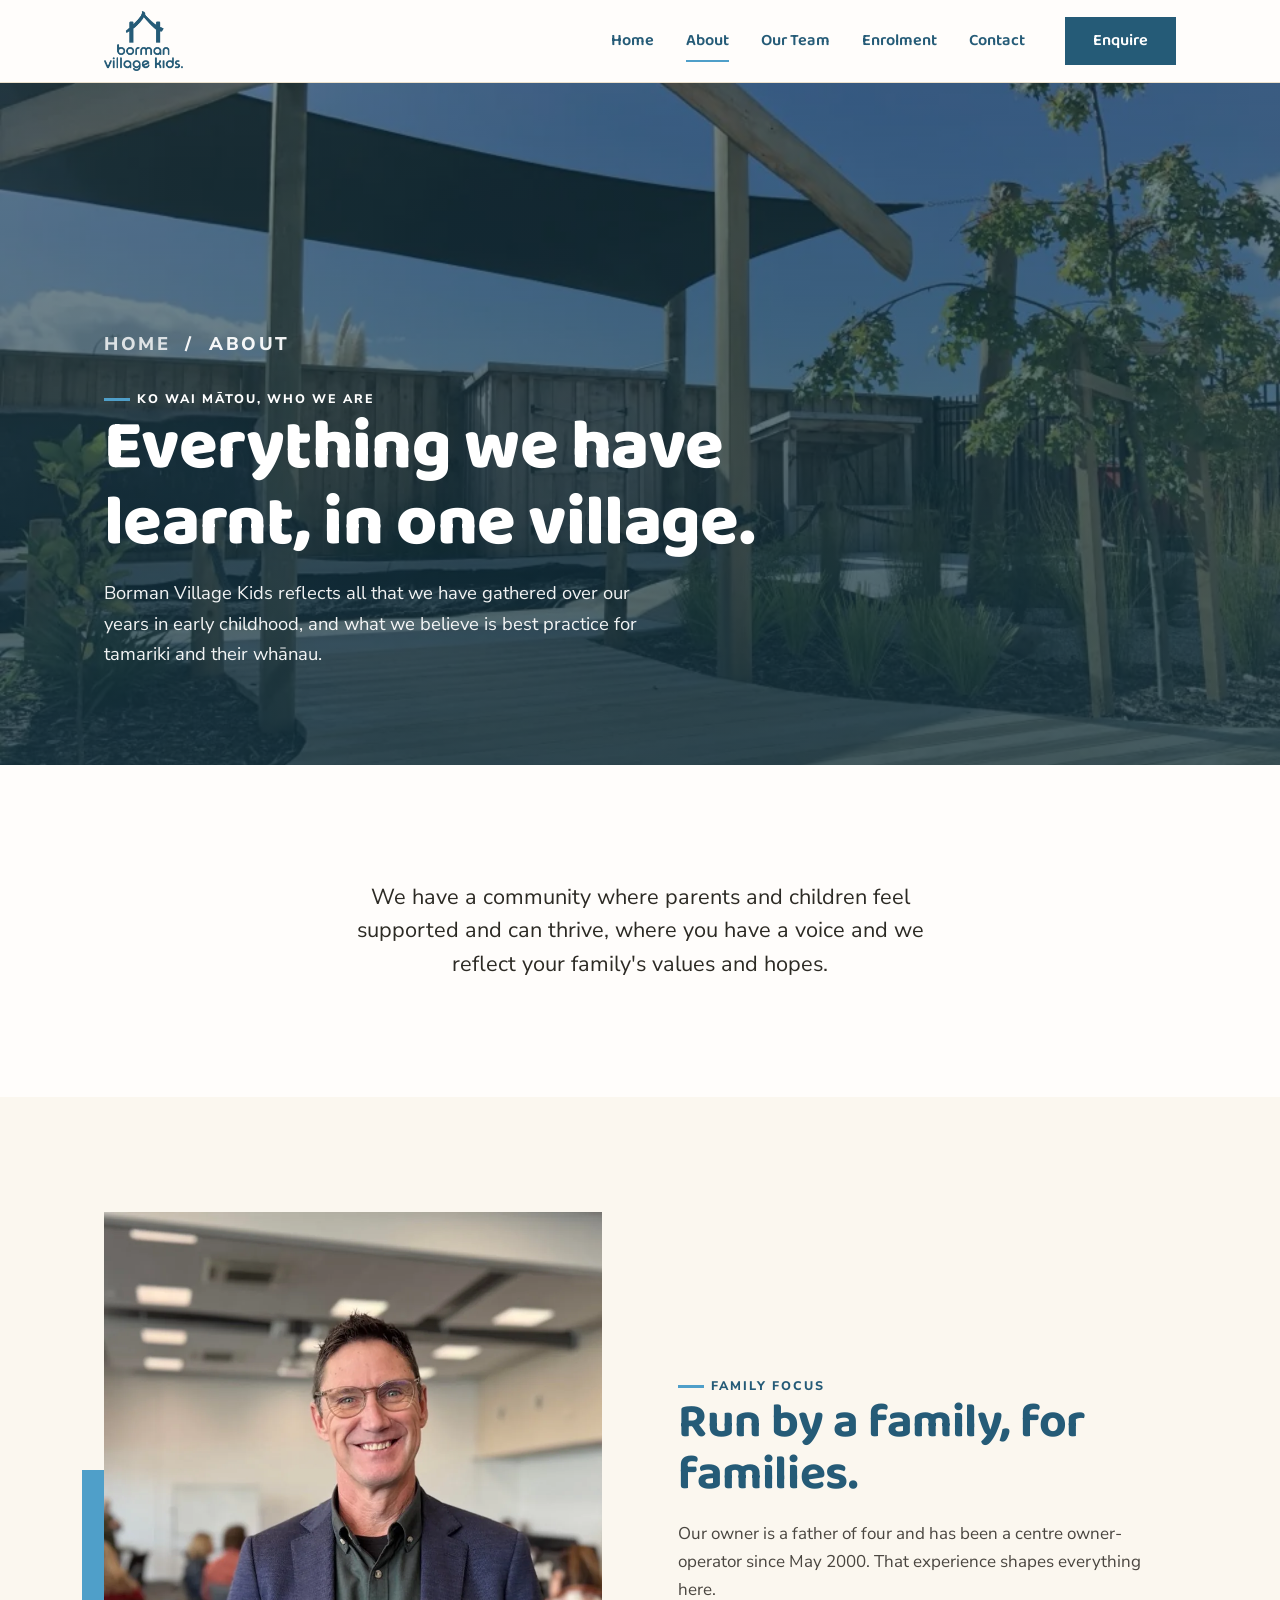
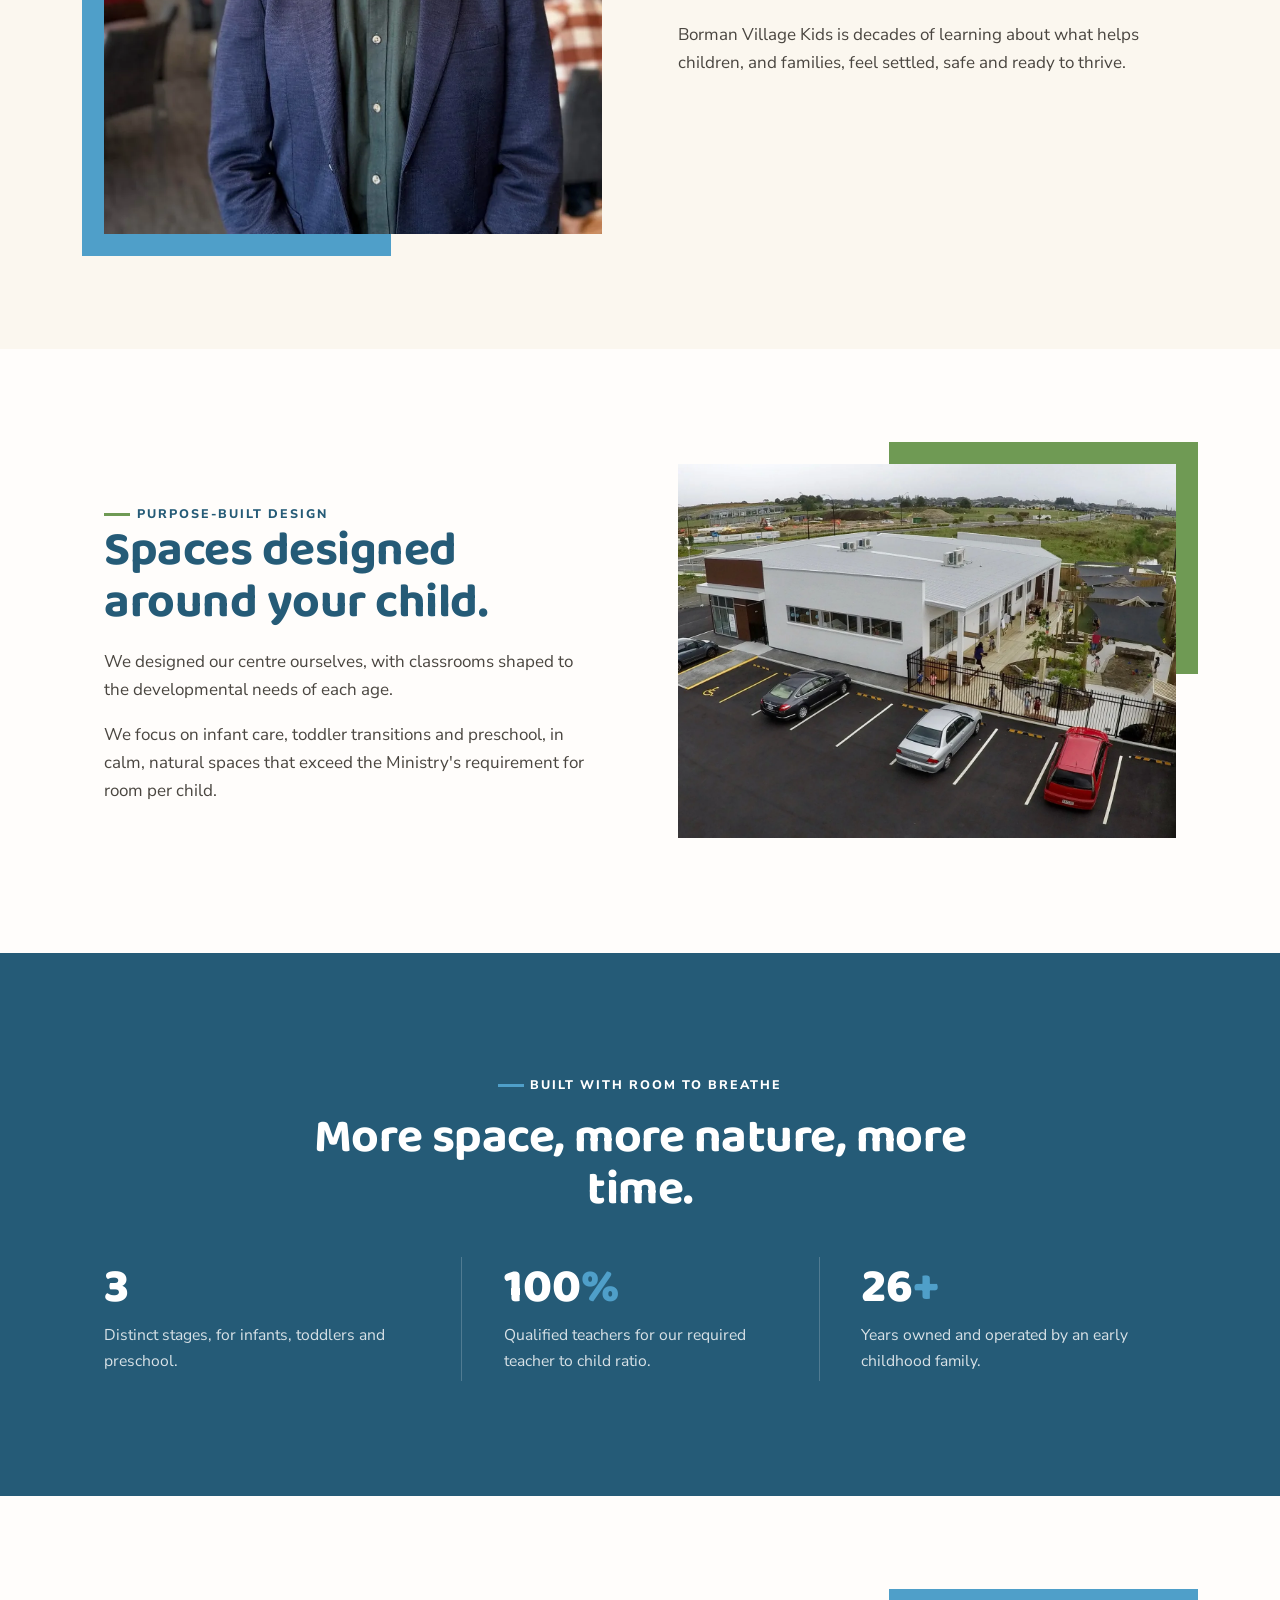
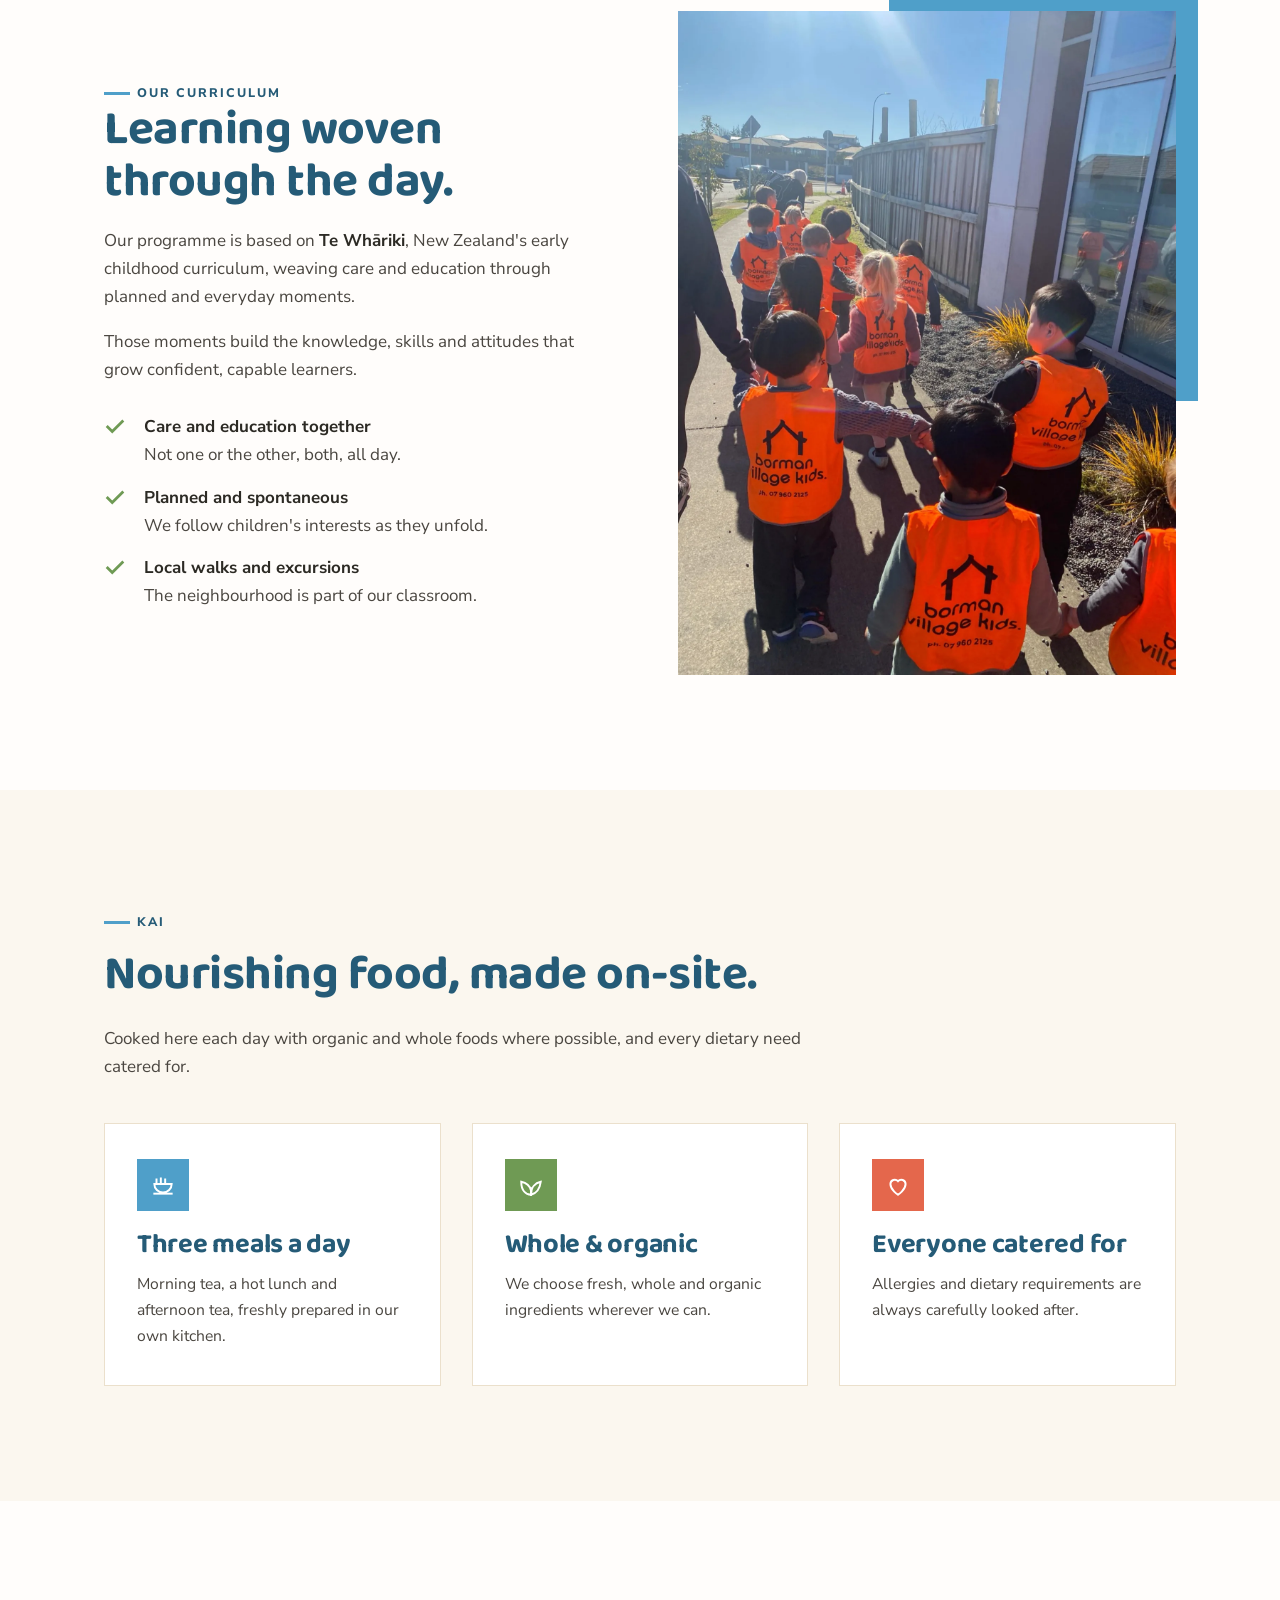
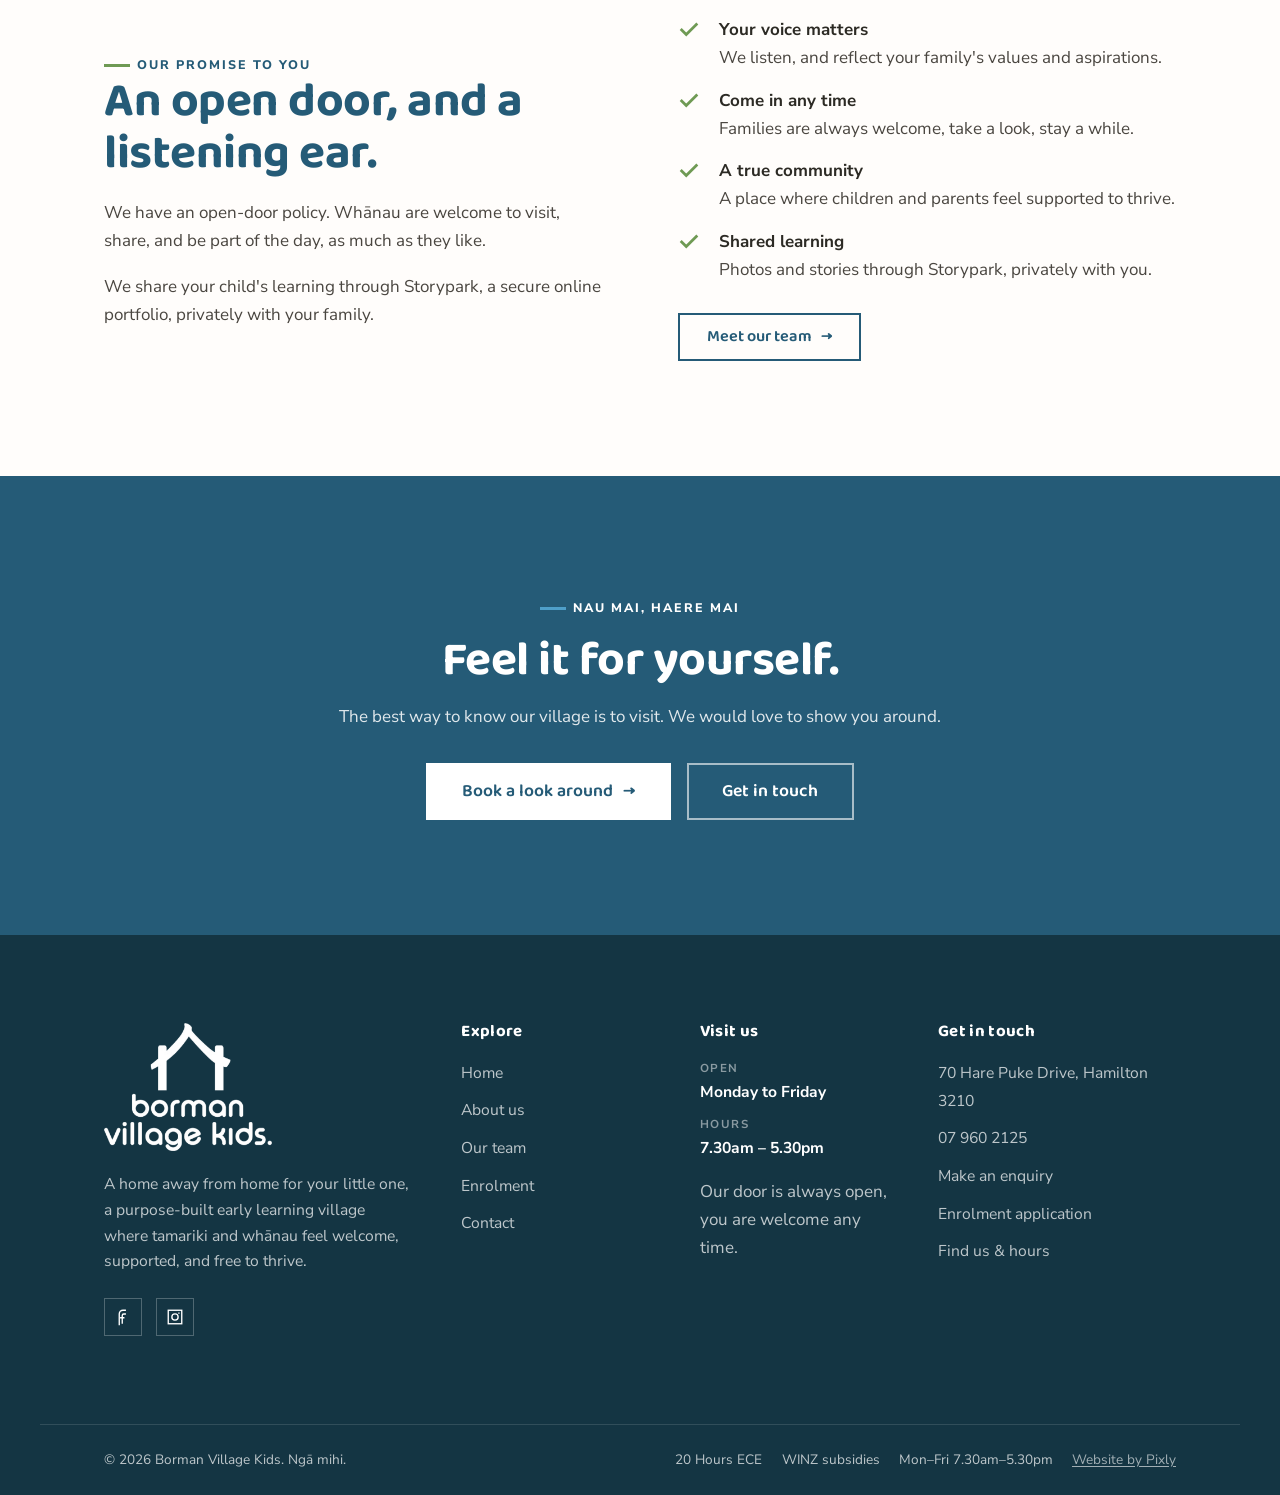
==== commit 939b27a2: "Add "Website by Pixly" credit link to footer Co-Authored-By: Claude Sonnet 5 <noreply@anthropic.com>" ====
--- a/about.html
+++ b/about.html
@@ -324,10 +324,13 @@
   </div>
   <div class="wrap footer-bar">
     <span>&copy; <span data-year>2026</span> Borman Village Kids. Ngā mihi.</span>
-    <div class="chips-mini">
-      <span>20 Hours ECE</span>
-      <span>WINZ subsidies</span>
-      <span>Mon–Fri 7.30am–5.30pm</span>
+    <div class="footer-bar-right">
+      <div class="chips-mini">
+        <span>20 Hours ECE</span>
+        <span>WINZ subsidies</span>
+        <span>Mon–Fri 7.30am–5.30pm</span>
+      </div>
+      <a class="credit" href="https://pixly.co.nz" target="_blank" rel="noopener">Website by Pixly</a>
     </div>
   </div>
 </footer>
--- a/styles.css
+++ b/styles.css
@@ -596,6 +596,9 @@
 .footer-hours span { color: #fff; font-weight: 700; }
 .footer-bar { border-top: 1px solid rgba(255,255,255,0.12); padding-block: 1.5rem; display: flex; justify-content: space-between; gap: 1rem; flex-wrap: wrap; font-size: 0.85rem; }
 .footer-bar .chips-mini { display: flex; gap: 1.2rem; }
+.footer-bar-right { display: flex; align-items: center; gap: 1.2rem; flex-wrap: wrap; }
+.credit { color: #fff; opacity: 0.6; text-decoration: underline; text-underline-offset: 2px; transition: opacity 0.2s var(--ease); }
+.credit:hover { opacity: 1; }
 
 /* ---------- Reveal on scroll ---------- */
 .reveal { opacity: 0; transform: translateY(26px); transition: opacity 0.7s var(--ease), transform 0.7s var(--ease); }
